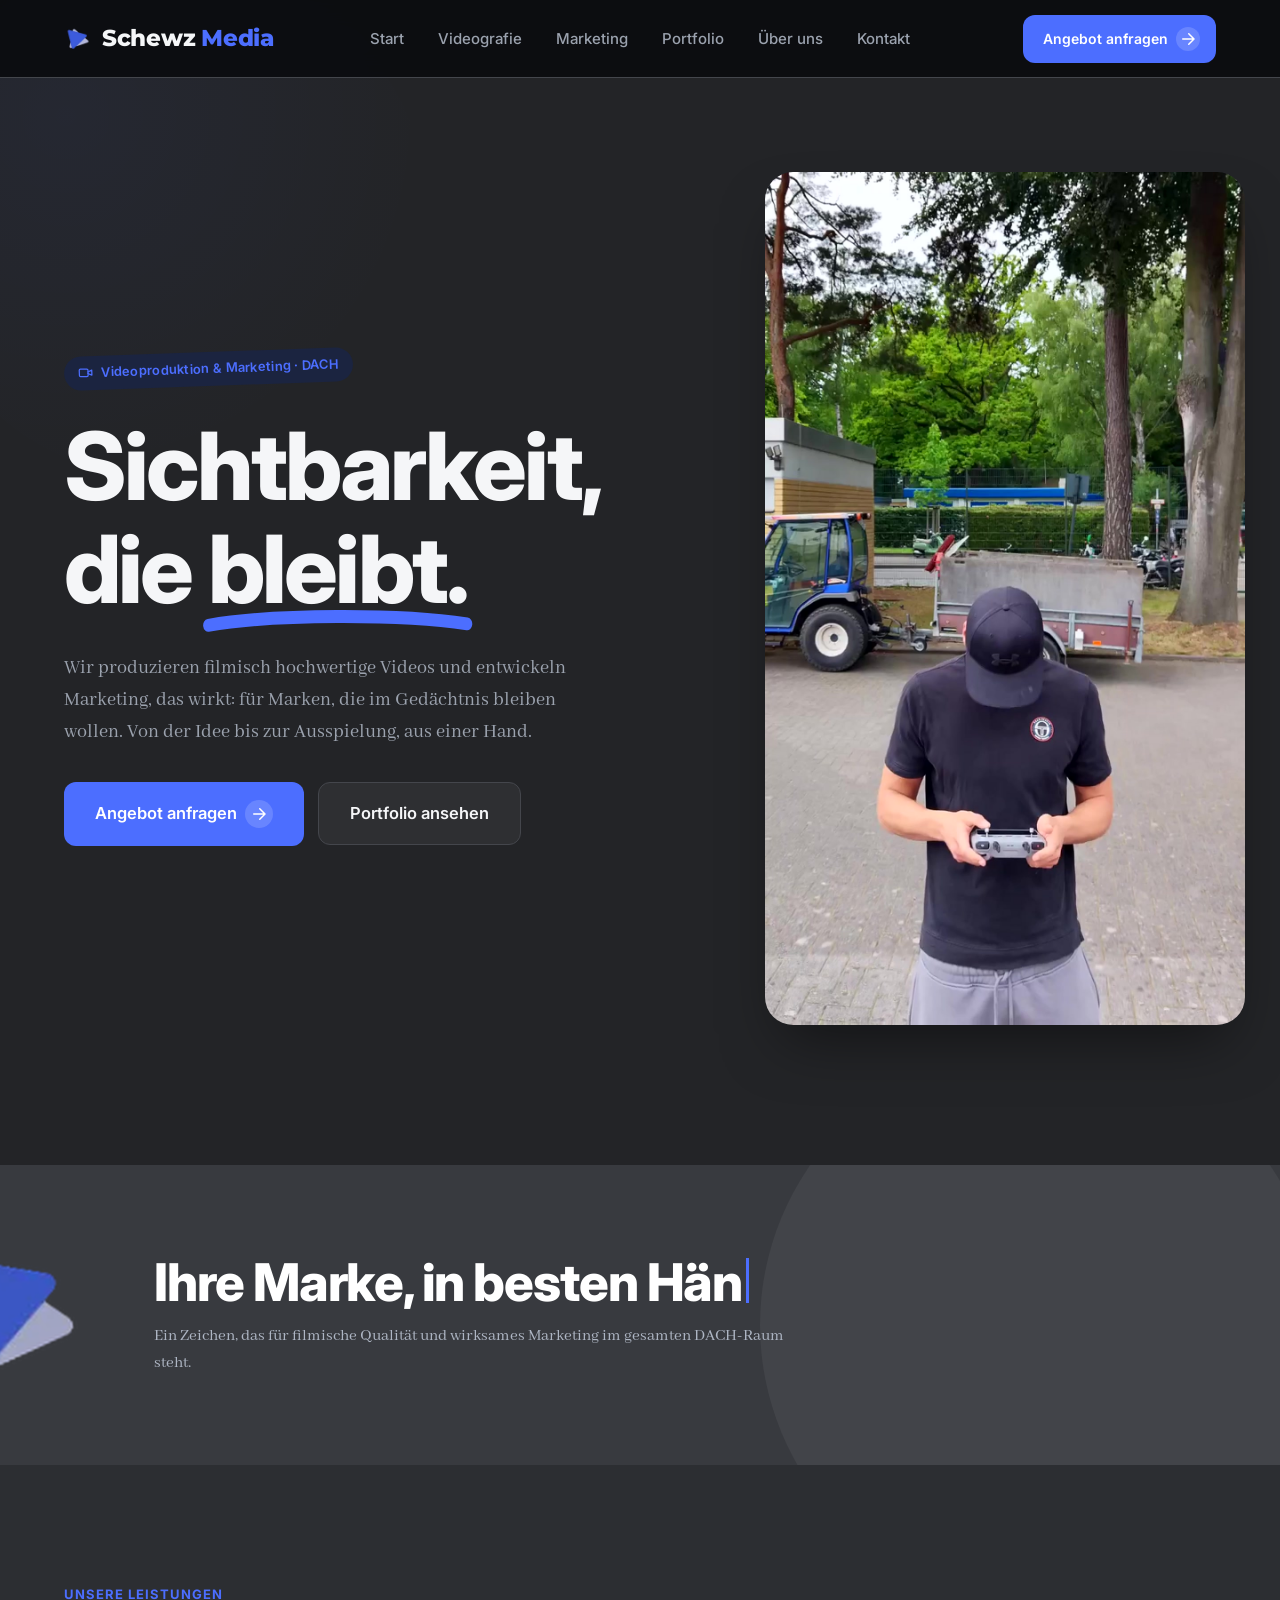
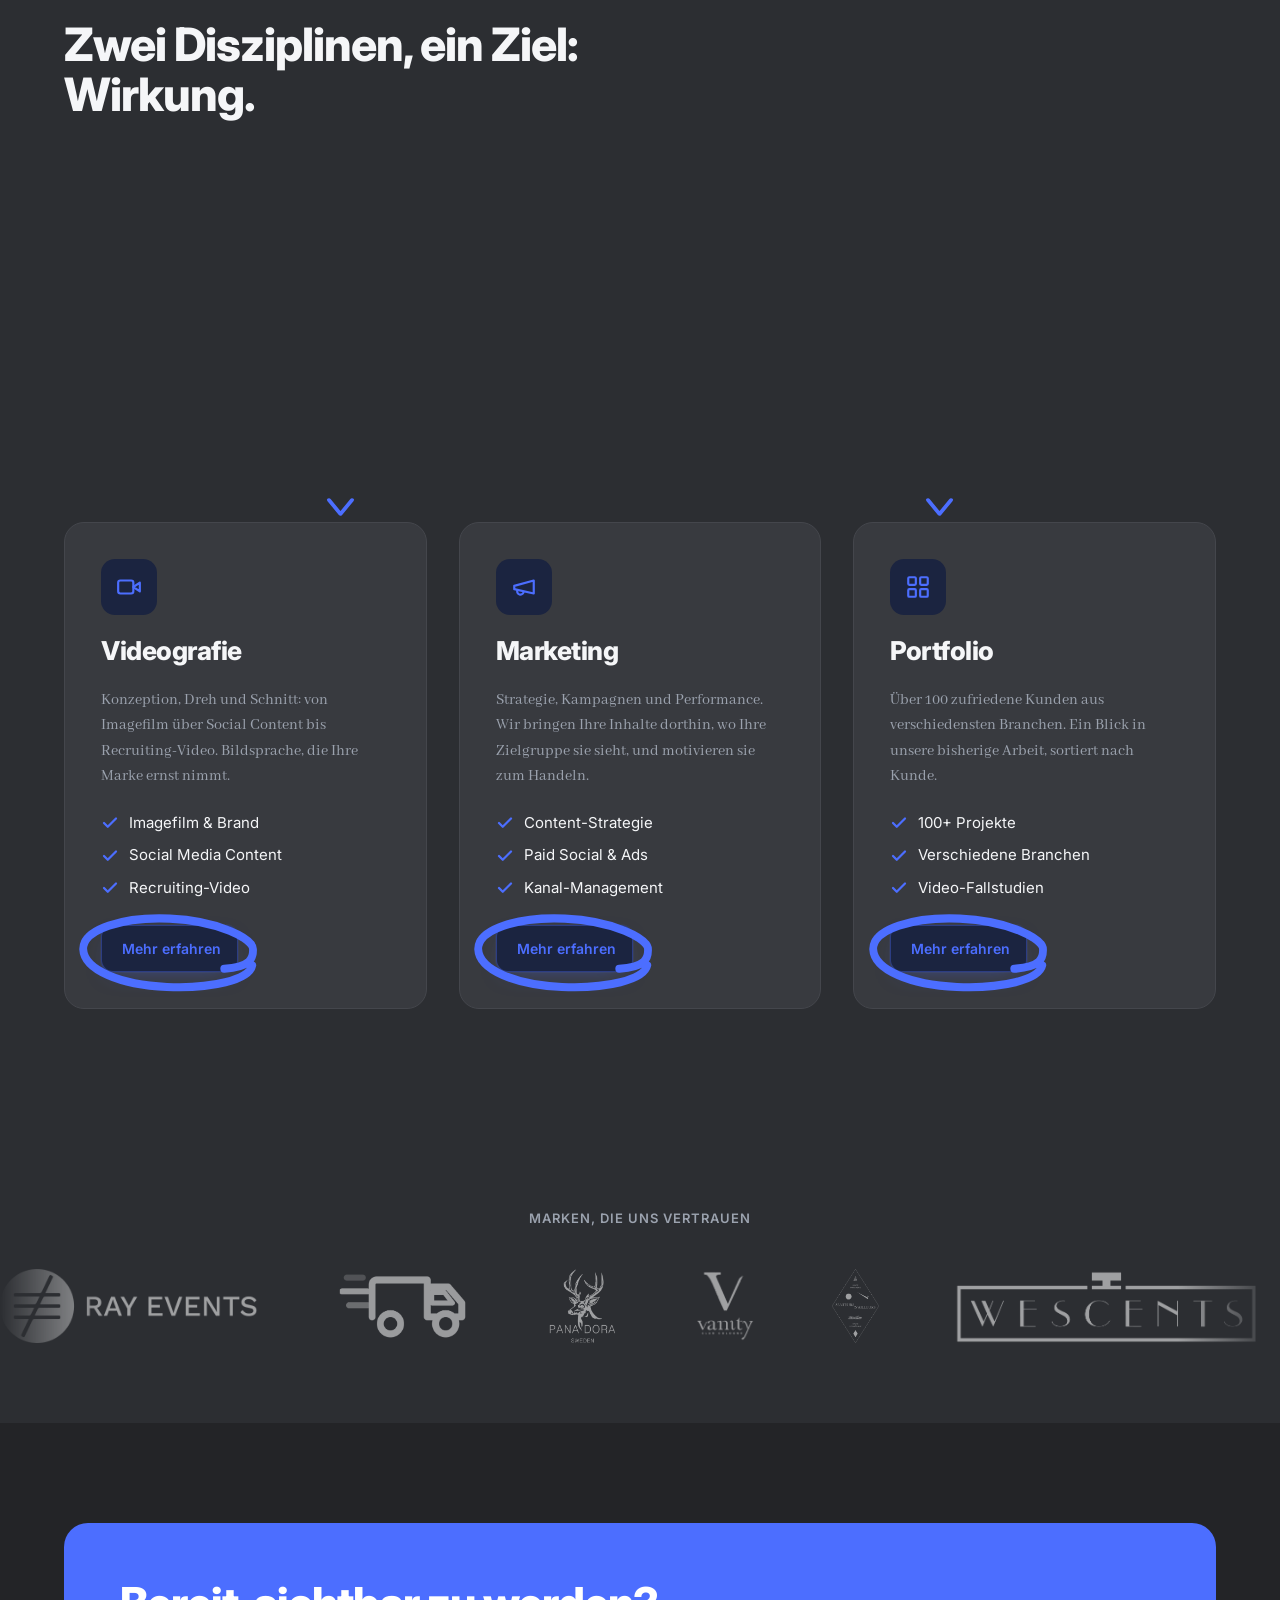
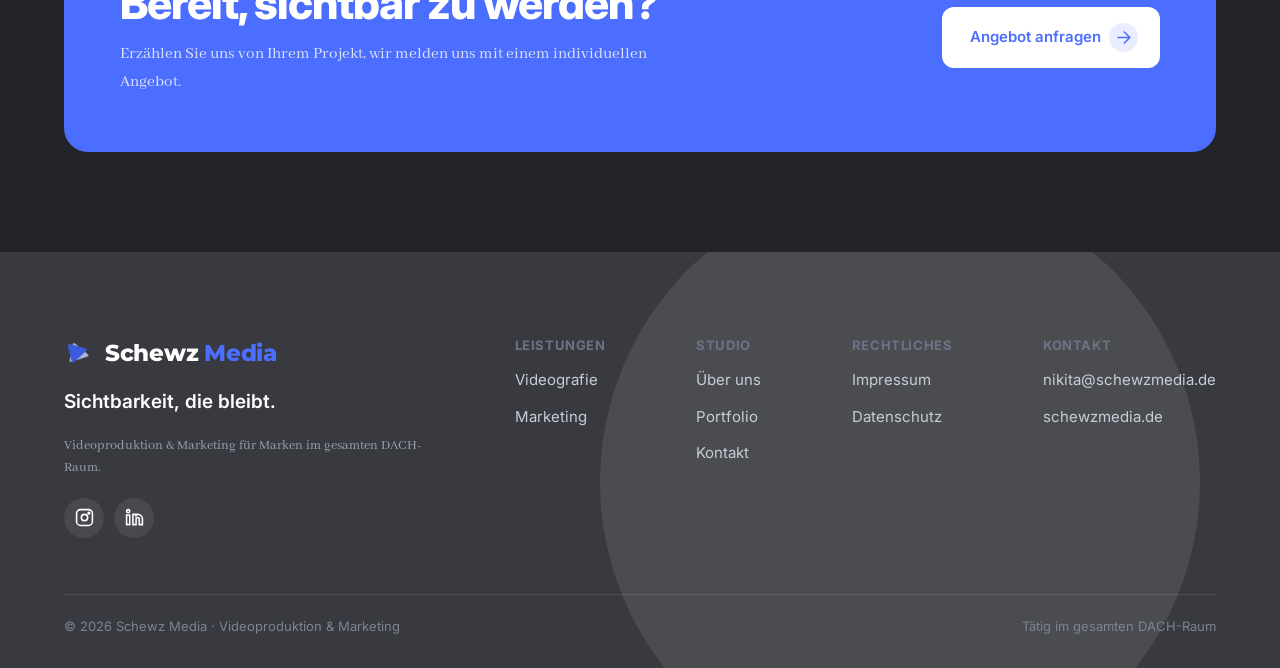
==== index.html @ 4d74ff2d "Nav-Menue aus dem fixed Header herausgeloest (behebt iOS-Safari-Bug bei verschachtelten fixed-Elemen" ====
<!DOCTYPE html>
<html lang="de">
<head>
<meta charset="UTF-8">
<meta name="viewport" content="width=device-width, initial-scale=1.0">
<title>Schewz Media — Sichtbarkeit, die bleibt.</title>
<meta name="description" content="Videoproduktion & Marketing für Marken im gesamten DACH-Raum.">
<link rel="preconnect" href="https://fonts.googleapis.com">
<link rel="preconnect" href="https://fonts.gstatic.com" crossorigin>
<link href="https://fonts.googleapis.com/css2?family=Inter:wght@400;500;600;700;800&family=Abhaya+Libre:wght@400;500;600;700&family=Montserrat:wght@700;800;900&display=swap" rel="stylesheet">
<meta property="og:type" content="website">
<meta property="og:site_name" content="Schewz Media">
<meta property="og:title" content="Schewz Media — Sichtbarkeit, die bleibt.">
<meta property="og:description" content="Videoproduktion & Marketing für Marken im gesamten DACH-Raum.">
<meta property="og:url" content="https://schewzmedia.de/">
<meta property="og:image" content="https://schewzmedia.de/assets/img/og-image.jpg">
<meta property="og:locale" content="de_DE">
<meta name="twitter:card" content="summary_large_image">
<meta name="twitter:title" content="Schewz Media — Sichtbarkeit, die bleibt.">
<meta name="twitter:description" content="Videoproduktion & Marketing für Marken im gesamten DACH-Raum.">
<meta name="twitter:image" content="https://schewzmedia.de/assets/img/og-image.jpg">
<link rel="icon" href="favicon.ico" sizes="any">
<link rel="icon" type="image/png" sizes="32x32" href="assets/img/favicon-32x32.png">
<link rel="icon" type="image/png" sizes="16x16" href="assets/img/favicon-16x16.png">
<link rel="apple-touch-icon" href="assets/img/apple-touch-icon.png">
<link rel="stylesheet" href="css/style.css">
</head>
<body>

<!-- HEADER -->
<header class="header" id="header">
  <div class="header-inner">
    <a href="index.html" class="logo">
      <img src="assets/img/logo.png" alt="Schewz Media" class="logo-mark">
      <span class="logo-word"><span class="logo-schewz">Schewz</span> <span class="logo-media">Media</span></span>
    </a>
    <a href="kontakt.html" class="btn btn-primary btn-small">
      Angebot anfragen
      <svg width="18" height="18" viewBox="0 0 24 24" fill="none" stroke="currentColor" stroke-width="2" stroke-linecap="round" stroke-linejoin="round"><path d="M5 12h14M13 5l7 7-7 7"/></svg>
    </a>
    <button class="nav-burger" id="navBurger" aria-label="Menü öffnen">
      <span></span><span></span><span></span>
    </button>
  </div>
</header>
<nav class="nav-links">
  <a href="index.html" class="active">Start</a>
  <a href="videografie.html">Videografie</a>
  <a href="marketing.html">Marketing</a>
  <a href="portfolio.html">Portfolio</a>
  <a href="ueber-uns.html">Über uns</a>
  <a href="kontakt.html">Kontakt</a>
</nav>

<div id="top"></div>

<!-- HERO -->
<section class="hero">
  <div class="hero-watermark" aria-hidden="true"></div>
  <div class="hero-inner">
    <div class="hero-left reveal">
      <div class="eyebrow">
        <svg width="15" height="15" viewBox="0 0 24 24" fill="none" stroke="currentColor" stroke-width="2" stroke-linecap="round" stroke-linejoin="round"><path d="M15.6 10.8 22 8v8l-6.4-2.8"/><rect x="2" y="6" width="14" height="12" rx="2"/></svg>
        <span>Videoproduktion &amp; Marketing · DACH</span>
      </div>
      <h1 class="hero-headline">Sichtbarkeit, die <span class="underline-wrap">bleibt.<svg class="underline-svg" viewBox="0 0 230 14" preserveAspectRatio="none"><path d="M2 10 C 60 2, 170 2, 228 9" /></svg></span></h1>
      <p class="hero-intro">Wir produzieren filmisch hochwertige Videos und entwickeln Marketing, das wirkt: für Marken, die im Gedächtnis bleiben wollen. Von der Idee bis zur Ausspielung, aus einer Hand.</p>
      <div class="hero-buttons">
        <a href="kontakt.html" class="btn btn-primary">
          Angebot anfragen
          <svg width="18" height="18" viewBox="0 0 24 24" fill="none" stroke="currentColor" stroke-width="2" stroke-linecap="round" stroke-linejoin="round"><path d="M5 12h14M13 5l7 7-7 7"/></svg>
        </a>
        <a href="portfolio.html" class="btn btn-ghost">Portfolio ansehen</a>
      </div>
    </div>
    <div class="hero-right reveal" style="transition-delay:.15s">
      <video class="hero-video" autoplay muted loop playsinline poster="assets/video/hero-poster.jpg">
        <source src="assets/video/hero.mp4" type="video/mp4">
      </video>
    </div>
  </div>
</section>

<!-- BRAND BAND -->
<section class="brand-band">
  <div class="brand-band-shape" aria-hidden="true"></div>
  <img src="assets/img/logo.png" alt="" class="brand-band-mark" aria-hidden="true">
  <div class="brand-band-inner reveal">
    <h2 class="typing-headline">Ihre Marke, in besten Händen.</h2>
    <p>Ein Zeichen, das für filmische Qualität und wirksames Marketing im gesamten DACH-Raum steht.</p>
  </div>
</section>

<!-- SERVICES TEASER -->
<section class="services" id="services">
  <div class="section-head reveal">
    <span class="kicker">UNSERE LEISTUNGEN</span>
    <h2>Zwei Disziplinen, ein Ziel: Wirkung.</h2>
  </div>
  <div class="path-connector reveal" aria-hidden="true">
    <svg viewBox="0 0 1000 360" preserveAspectRatio="none" class="path-connector-svg">
      <path class="path-trunk" d="M500 0 L500 154"/>
      <path class="path-branch path-branch-left" d="M500 154 Q500 172 482 172 L258 172 Q240 172 240 190 L240 344"/>
      <path class="path-branch path-branch-right" d="M500 154 Q500 172 518 172 L742 172 Q760 172 760 190 L760 344"/>
      <path class="path-arrow path-arrow-left" d="M230 332 L240 346 L250 332"/>
      <path class="path-arrow path-arrow-right" d="M750 332 L760 346 L770 332"/>
    </svg>
  </div>
  <div class="services-grid">
    <a href="videografie.html" class="service-card reveal" id="videografie">
      <div class="icon-box">
        <svg width="26" height="26" viewBox="0 0 24 24" fill="none" stroke="currentColor" stroke-width="2" stroke-linecap="round" stroke-linejoin="round"><path d="m22 8-6 4 6 4V8Z"/><rect x="2" y="6" width="14" height="12" rx="2"/></svg>
      </div>
      <h3>Videografie</h3>
      <p>Konzeption, Dreh und Schnitt: von Imagefilm über Social Content bis Recruiting-Video. Bildsprache, die Ihre Marke ernst nimmt.</p>
      <ul class="check-list">
        <li>Imagefilm &amp; Brand</li>
        <li>Social Media Content</li>
        <li>Recruiting-Video</li>
      </ul>
      <span class="btn btn-ghost btn-small">Mehr erfahren<svg class="mehr-ring" viewBox="0 0 200 80" preserveAspectRatio="none" aria-hidden="true"><path d="M197,50 C194,66 152,78 100,78 C46,78 4,63 2,40 C1,18 46,2 100,2 C155,2 197,20 197,32 C198,42 195,52 165,55"/></svg></span>
    </a>
    <a href="marketing.html" class="service-card reveal" style="transition-delay:.1s" id="marketing">
      <div class="icon-box">
        <svg width="26" height="26" viewBox="0 0 24 24" fill="none" stroke="currentColor" stroke-width="2" stroke-linecap="round" stroke-linejoin="round"><path d="m3 11 18-5v12L3 14v-3z"/><path d="M11.6 16.8a3 3 0 1 1-5.8-1.6"/></svg>
      </div>
      <h3>Marketing</h3>
      <p>Strategie, Kampagnen und Performance. Wir bringen Ihre Inhalte dorthin, wo Ihre Zielgruppe sie sieht, und motivieren sie zum Handeln.</p>
      <ul class="check-list">
        <li>Content-Strategie</li>
        <li>Paid Social &amp; Ads</li>
        <li>Kanal-Management</li>
      </ul>
      <span class="btn btn-ghost btn-small">Mehr erfahren<svg class="mehr-ring" viewBox="0 0 200 80" preserveAspectRatio="none" aria-hidden="true"><path d="M197,50 C194,66 152,78 100,78 C46,78 4,63 2,40 C1,18 46,2 100,2 C155,2 197,20 197,32 C198,42 195,52 165,55"/></svg></span>
    </a>
    <a href="portfolio.html" class="service-card service-card-mobile-only reveal" style="transition-delay:.2s" id="portfolio-mobile">
      <div class="icon-box">
        <svg width="26" height="26" viewBox="0 0 24 24" fill="none" stroke="currentColor" stroke-width="2" stroke-linecap="round" stroke-linejoin="round"><rect x="3" y="3" width="7" height="7" rx="1"/><rect x="14" y="3" width="7" height="7" rx="1"/><rect x="14" y="14" width="7" height="7" rx="1"/><rect x="3" y="14" width="7" height="7" rx="1"/></svg>
      </div>
      <h3>Portfolio</h3>
      <p>Über 100 zufriedene Kunden aus verschiedensten Branchen. Ein Blick in unsere bisherige Arbeit, sortiert nach Kunde.</p>
      <ul class="check-list">
        <li>100+ Projekte</li>
        <li>Verschiedene Branchen</li>
        <li>Video-Fallstudien</li>
      </ul>
      <span class="btn btn-ghost btn-small">Mehr erfahren<svg class="mehr-ring" viewBox="0 0 200 80" preserveAspectRatio="none" aria-hidden="true"><path d="M197,50 C194,66 152,78 100,78 C46,78 4,63 2,40 C1,18 46,2 100,2 C155,2 197,20 197,32 C198,42 195,52 165,55"/></svg></span>
    </a>
  </div>
</section>

<!-- CLIENT TRUST STRIP (marquee) -->
<section class="client-strip reveal">
  <span class="client-label">MARKEN, DIE UNS VERTRAUEN</span>
  <div class="client-marquee">
    <div class="client-track">
      <img src="assets/logos/Ray-Events.png" alt="Ray Events">
      <img src="assets/logos/Tracklog.png" alt="Tracklog">
      <img src="assets/logos/Panadora-Sweden-white.png" alt="Panadora Sweden">
      <img src="assets/logos/Vanity-Club-Cologne-v2.png" alt="Vanity Club Cologne">
      <img src="assets/logos/Senteurs-Dailleurs-white.png" alt="Senteurs D'Ailleurs">
      <img src="assets/logos/Wescents-white.png" alt="Wescents">
      <img src="assets/logos/EGA-Leichtmetall-full-white.png" alt="EGA Leichtmetall">
      <img src="assets/logos/Zahnaerzte-Elsdorf.png" alt="Zahnärzte Elsdorf">
      <img src="assets/logos/Qing-Tian-white.png" alt="Qing Tian">
      <img src="assets/logos/Angelgym-white.png" alt="Angelgym">
      <img src="assets/logos/Wilma-Wunder-white.png" alt="Wilma Wunder">
      <img src="assets/logos/Ray-Events.png" alt="Ray Events" aria-hidden="true">
      <img src="assets/logos/Tracklog.png" alt="Tracklog" aria-hidden="true">
      <img src="assets/logos/Panadora-Sweden-white.png" alt="Panadora Sweden" aria-hidden="true">
      <img src="assets/logos/Vanity-Club-Cologne-v2.png" alt="Vanity Club Cologne" aria-hidden="true">
      <img src="assets/logos/Senteurs-Dailleurs-white.png" alt="Senteurs D'Ailleurs" aria-hidden="true">
      <img src="assets/logos/Wescents-white.png" alt="Wescents" aria-hidden="true">
      <img src="assets/logos/EGA-Leichtmetall-full-white.png" alt="EGA Leichtmetall" aria-hidden="true">
      <img src="assets/logos/Zahnaerzte-Elsdorf.png" alt="Zahnärzte Elsdorf" aria-hidden="true">
      <img src="assets/logos/Qing-Tian-white.png" alt="Qing Tian" aria-hidden="true">
      <img src="assets/logos/Angelgym-white.png" alt="Angelgym" aria-hidden="true">
      <img src="assets/logos/Wilma-Wunder-white.png" alt="Wilma Wunder" aria-hidden="true">
    </div>
  </div>
</section>

<!-- CTA BAND -->
<section class="cta-band">
  <div class="cta-inner reveal">
    <div class="cta-text">
      <h2>Bereit, sichtbar zu werden?</h2>
      <p>Erzählen Sie uns von Ihrem Projekt, wir melden uns mit einem individuellen Angebot.</p>
    </div>
    <a href="kontakt.html" class="btn btn-white">
      Angebot anfragen
      <svg width="19" height="19" viewBox="0 0 24 24" fill="none" stroke="currentColor" stroke-width="2" stroke-linecap="round" stroke-linejoin="round"><path d="M5 12h14M13 5l7 7-7 7"/></svg>
    </a>
  </div>
</section>

<!-- FOOTER -->
<footer class="footer">
  <div class="footer-watermark" aria-hidden="true"></div>
  <div class="footer-top">
    <div class="footer-brand">
      <div class="footer-logo">
        <img src="assets/img/logo.png" alt="Schewz Media" class="logo-mark">
        <span class="logo-word"><span class="logo-schewz" style="color:#fff">Schewz</span> <span class="logo-media">Media</span></span>
      </div>
      <p class="footer-slogan">Sichtbarkeit, die bleibt.</p>
      <p class="footer-desc">Videoproduktion &amp; Marketing für Marken im gesamten DACH-Raum.</p>
      <div class="socials">
        <a href="#" aria-label="Instagram"><svg width="19" height="19" viewBox="0 0 24 24" fill="none" stroke="currentColor" stroke-width="2"><rect x="2" y="2" width="20" height="20" rx="5"/><circle cx="12" cy="12" r="4"/><circle cx="17.5" cy="6.5" r="1"/></svg></a>
        <a href="#" aria-label="LinkedIn"><svg width="19" height="19" viewBox="0 0 24 24" fill="none" stroke="currentColor" stroke-width="2"><path d="M16 8a6 6 0 0 1 6 6v7h-4v-7a2 2 0 0 0-4 0v7h-4V8h4v1.5A5 5 0 0 1 16 8Z"/><rect x="2" y="9" width="4" height="12"/><circle cx="4" cy="4" r="2"/></svg></a>
      </div>
    </div>
    <div class="footer-col">
      <span class="footer-title">LEISTUNGEN</span>
      <a href="videografie.html">Videografie</a>
      <a href="marketing.html">Marketing</a>
    </div>
    <div class="footer-col">
      <span class="footer-title">STUDIO</span>
      <a href="ueber-uns.html">Über uns</a>
      <a href="portfolio.html">Portfolio</a>
      <a href="kontakt.html">Kontakt</a>
    </div>
    <div class="footer-col">
      <span class="footer-title">RECHTLICHES</span>
      <a href="impressum.html">Impressum</a>
      <a href="datenschutz.html">Datenschutz</a>
    </div>
    <div class="footer-col">
      <span class="footer-title">KONTAKT</span>
      <a href="mailto:nikita@schewzmedia.de">nikita@schewzmedia.de</a>
      <a href="#">schewzmedia.de</a>
    </div>
  </div>
  <div class="footer-bottom">
    <span>© 2026 Schewz Media · Videoproduktion &amp; Marketing</span>
    <span>Tätig im gesamten DACH-Raum</span>
  </div>
</footer>

<script src="js/main.js"></script>
</body>
</html>
---- css/style.css ----
/* ===== Design tokens ===== */
:root{
  --bg:#232427;
  --surface:#2C2E32;
  --surface-2:#383A3F;
  --ink:#F5F6F8;
  --ink-soft:#9BA2AE;
  --accent:#4C6EFF;
  --accent-hover:#6B85FF;
  --accent-soft:#1B2440;
  --border:#44464C;
  --radius:16px;
  --ease-out:cubic-bezier(.16,1,.3,1);
  --ease-spring:cubic-bezier(.34,1.56,.64,1);
  --font-head:'Inter',sans-serif;
  --font-body:'Inter',sans-serif;
  --font-serif:'Abhaya Libre',serif;
  --font-logo:'Montserrat',sans-serif;
  --container:1440px;
}

*{box-sizing:border-box;margin:0;padding:0;}
html{scroll-behavior:smooth;}
body{
  background:var(--bg);
  color:var(--ink);
  font-family:var(--font-body);
  line-height:1.5;
  overflow-x:hidden;
}
a{color:inherit;text-decoration:none;}
img{display:block;max-width:100%;}
ul{list-style:none;}
h1,h2,h3,h4{font-family:var(--font-head);font-weight:800;letter-spacing:-1px;line-height:1.1;}
p{font-family:var(--font-serif);}
section{position:relative;}

/* Scroll reveal */
.reveal{opacity:0;transform:translateY(28px) scale(.97);transition:opacity .8s var(--ease-out),transform .8s var(--ease-out);}
.reveal.visible{opacity:1;transform:translateY(0) scale(1);}
@media (prefers-reduced-motion:reduce){.reveal{opacity:1;transform:none;transition:none;}}

/* ===== Buttons ===== */
.btn{
  display:inline-flex;align-items:center;gap:8px;
  font-family:var(--font-head);font-weight:600;font-size:15px;
  padding:16px 22px 16px 28px;border-radius:12px;
  cursor:pointer;border:none;
  transition:transform .45s var(--ease-spring),background .3s,box-shadow .3s;
  white-space:nowrap;
}
.btn svg{
  flex:none;box-sizing:content-box;padding:5px;border-radius:50%;
  background:rgba(255,255,255,.16);
  transition:transform .4s var(--ease-spring),background .3s;
}
.btn:hover svg{transform:translateX(2px) scale(1.08);background:rgba(255,255,255,.26);}
.btn:active{transform:scale(.97);}
.btn-small svg{padding:3px;}
.btn-primary{background:var(--accent);color:#fff;box-shadow:0 0 0 rgba(76,110,255,0);}
.btn-primary:hover{background:var(--accent-hover);box-shadow:0 10px 30px -8px rgba(76,110,255,.55);transform:translateY(-2px);}
.btn-ghost{background:#FFFFFF0D;color:var(--ink);border:1px solid var(--border);}
.btn-ghost:hover{background:#FFFFFF1A;border-color:#5b5f68;transform:translateY(-2px);}
.btn-white{background:#fff;color:var(--accent);}
.btn-white:hover{background:#eef1ff;transform:translateY(-2px);box-shadow:0 10px 30px -8px rgba(0,0,0,.25);}
.btn-white svg{background:rgba(76,110,255,.12);}
.btn-white:hover svg{background:rgba(76,110,255,.2);}
.btn-small{padding:12px 16px 12px 20px;font-size:14px;}

/* ===== Header ===== */
.header{
  position:fixed;top:0;left:0;right:0;z-index:100;
  height:78px;
  background:rgba(11,12,15,.9);
  border-bottom:1px solid var(--border);
  -webkit-backdrop-filter:blur(12px);
  backdrop-filter:blur(12px);
  transition:box-shadow .3s,background .3s;
}
.header.scrolled{box-shadow:0 10px 30px -12px rgba(0,0,0,.5);background:rgba(11,12,15,.97);}
.header-inner{
  max-width:var(--container);margin:0 auto;height:100%;
  padding:0 64px;
  display:flex;align-items:center;justify-content:space-between;gap:24px;
}
.logo{display:flex;align-items:center;gap:10px;}
.logo-mark{width:28px;height:28px;object-fit:contain;}
.logo-word{display:flex;align-items:center;gap:6px;font-family:var(--font-logo);font-size:23px;font-weight:800;letter-spacing:-.3px;}
.logo-schewz{color:var(--ink);}
.logo-media{color:var(--accent);}
.nav-links{
  position:fixed;top:0;left:0;right:0;height:78px;z-index:101;
  display:flex;align-items:center;justify-content:center;gap:34px;
  pointer-events:none;
}
.nav-links a{pointer-events:auto;}
.nav-links a{font-size:15px;font-weight:500;color:var(--ink-soft);position:relative;transition:color .25s;padding:6px 0;}
.nav-links a::after{content:"";position:absolute;left:0;bottom:0;width:0;height:2px;background:var(--accent);transition:width .3s cubic-bezier(.16,1,.3,1);}
.nav-links a:hover{color:var(--ink);}
.nav-links a:hover::after{width:100%;}
.nav-links a.active{color:var(--accent);font-weight:600;}
.nav-links a.active::after{width:100%;}
.nav-burger{display:none;flex-direction:column;gap:5px;background:none;border:none;cursor:pointer;padding:8px;}
.nav-burger span{width:22px;height:2px;background:var(--ink);border-radius:2px;}

/* ===== Hero ===== */
.hero{padding:172px 64px 140px;max-width:var(--container);margin:0 auto;position:relative;overflow:hidden;}
.hero-watermark{
  position:absolute;top:-40px;left:-90px;width:520px;height:520px;
  background:radial-gradient(circle at 30% 30%, var(--accent), transparent 70%);
  opacity:.05;border-radius:50%;pointer-events:none;
}
.hero-inner{display:flex;gap:166px;align-items:center;justify-content:flex-start;position:relative;}
.hero-left{flex:0 0 500px;display:flex;flex-direction:column;gap:30px;}
.eyebrow{
  display:inline-flex;align-items:center;gap:8px;
  background:var(--accent-soft);color:var(--accent);
  padding:7px 14px;border-radius:20px;
  font-family:var(--font-head);font-size:13px;font-weight:600;letter-spacing:.3px;
  transform:rotate(-2deg);width:fit-content;
}
.hero-headline{font-size:94px;letter-spacing:-2.8px;color:var(--ink);position:relative;}
.underline-wrap{position:relative;display:inline-block;color:var(--ink);white-space:nowrap;}
.underline-svg{position:absolute;left:-2px;right:-2px;bottom:-9px;width:calc(100% + 4px);height:20px;overflow:visible;}
.underline-svg path{fill:none;stroke:var(--accent);stroke-width:9;stroke-linecap:round;stroke-dasharray:260;stroke-dashoffset:260;transition:stroke-dashoffset 1.1s cubic-bezier(.16,1,.3,1) .5s;}
.reveal.visible .underline-svg path{stroke-dashoffset:0;}
.hero-intro{color:var(--ink-soft);font-size:20px;line-height:1.6;}
.hero-buttons{display:flex;align-items:center;gap:14px;margin-top:4px;}
.hero-buttons .btn{font-size:16.5px;padding:18px 31px;}
.hero-right{
  flex:none;width:480px;aspect-ratio:9/16;height:auto;
  border-radius:28px;overflow:hidden;position:relative;
  box-shadow:0 30px 60px -20px rgba(0,0,0,.5);
}
.hero-video{width:100%;height:100%;object-fit:cover;display:block;}

/* ===== Brand band ===== */
.brand-band{
  background:var(--surface-2);height:300px;overflow:hidden;
  display:flex;align-items:center;
}
.brand-band-shape{
  position:absolute;top:-120px;right:-40px;width:560px;height:560px;
  border-radius:50%;background:#fff;opacity:.05;
}
.brand-band-mark{
  position:absolute;left:calc((100vw - var(--container))/2 - 40px);top:50%;
  transform:translateY(-50%) rotate(-6deg);width:220px;height:auto;
  opacity:.85;pointer-events:none;
}
.typing-headline::after{content:"";display:inline-block;width:3px;height:.85em;margin-left:4px;background:var(--accent);vertical-align:-2px;animation:typing-blink .9s steps(1) infinite;}
.typing-headline.typing-done::after{display:none;}
@keyframes typing-blink{50%{opacity:0;}}
.brand-band-inner{max-width:720px;margin-left:calc((100vw - var(--container))/2 + 210px);padding:0 24px;position:relative;}
.brand-band-inner h2{font-size:52px;letter-spacing:-1.2px;color:#fff;margin-bottom:12px;}
.brand-band-inner p{font-size:17px;color:#AEB6C4;max-width:640px;line-height:1.6;}

/* ===== Services ===== */
.services{background:var(--surface);padding:120px 64px;max-width:var(--container);margin:0 auto;}
.section-head{max-width:640px;margin-bottom:48px;}
.kicker{display:block;color:var(--accent);font-family:var(--font-head);font-size:13px;font-weight:700;letter-spacing:1px;margin-bottom:14px;}
.section-head h2, .portfolio-head h2{font-size:46px;letter-spacing:-1px;color:var(--ink);}
.path-connector{width:100%;height:360px;margin-bottom:-6px;pointer-events:none;}
.path-connector-svg{width:100%;height:100%;display:block;overflow:visible;}
.path-connector-svg path{fill:none;stroke:var(--accent);stroke-width:3.5;stroke-linecap:round;stroke-linejoin:round;}
.path-trunk,.path-branch{transition:stroke-dashoffset .15s linear;}
.path-arrow{opacity:0;transition:opacity .3s var(--ease-out);}
.path-arrow.arrow-visible{opacity:1;}
@media (prefers-reduced-motion:reduce){.path-trunk,.path-branch{stroke-dashoffset:0 !important;transition:none;}.path-arrow{opacity:1;transition:none;}}
@media (max-width:860px){.path-connector{display:none;}}
.services-grid{display:flex;gap:32px;}
.service-card-mobile-only{display:none;}
@media (max-width:860px){.service-card-mobile-only{display:flex;}}
.service-card{
  flex:1;background:var(--surface-2);border:1px solid var(--border);border-radius:20px;
  padding:36px;display:flex;flex-direction:column;gap:22px;
  transition:transform .5s var(--ease-spring),border-color .4s,box-shadow .4s;
}
.service-card:hover{transform:translateY(-6px);border-color:#5b5f68;box-shadow:0 20px 40px -20px rgba(0,0,0,.5);}
.icon-box{
  width:56px;height:56px;border-radius:14px;background:var(--accent-soft);
  display:flex;align-items:center;justify-content:center;color:var(--accent);
  transition:transform .5s var(--ease-spring);
}
.service-card:hover .icon-box{transform:scale(1.08) rotate(-4deg);}
.service-card h3{font-size:26px;letter-spacing:-.5px;}
.service-card p{color:var(--ink-soft);font-size:16px;line-height:1.6;}
.check-list{display:flex;flex-direction:column;gap:10px;}
.check-list li{display:flex;align-items:center;gap:10px;font-size:15px;color:var(--ink);}
.check-list li::before{
  content:"";flex:0 0 18px;height:18px;width:18px;background:var(--accent);
  -webkit-mask:url("data:image/svg+xml,%3Csvg xmlns='http://www.w3.org/2000/svg' viewBox='0 0 24 24' fill='none' stroke='black' stroke-width='3' stroke-linecap='round' stroke-linejoin='round'%3E%3Cpolyline points='20 6 9 17 4 12'/%3E%3C/svg%3E") center/contain no-repeat;
  mask:url("data:image/svg+xml,%3Csvg xmlns='http://www.w3.org/2000/svg' viewBox='0 0 24 24' fill='none' stroke='black' stroke-width='3' stroke-linecap='round' stroke-linejoin='round'%3E%3Cpolyline points='20 6 9 17 4 12'/%3E%3C/svg%3E") center/contain no-repeat;
}
.service-card .btn{align-self:flex-start;margin-top:4px;}
.service-card .btn-ghost{
  position:relative;background:var(--accent-soft);color:var(--accent);border:1px solid rgba(76,110,255,.35);
  box-shadow:0 0 0 1px rgba(76,110,255,.08),0 8px 24px -12px rgba(76,110,255,.5);
}
.service-card .btn-ghost:hover{background:var(--accent);color:#fff;border-color:var(--accent);}
.service-card .btn-ghost{animation:btn-hop 2.6s ease-in-out infinite;}
.service-card .btn-ghost .mehr-ring{position:absolute;top:-13px;left:-18.7px;width:calc(100% + 39px);height:calc(100% + 27px);overflow:visible;pointer-events:none;transform:rotate(2.5deg);transform-origin:0 0;display:block;padding:0;margin:0;background:none;border-radius:0;box-sizing:border-box;flex:none;}
.mehr-ring path{fill:none;stroke:var(--accent);stroke-width:9;stroke-linecap:round;stroke-dasharray:520;stroke-dashoffset:520;transition:stroke-dashoffset 1.3s cubic-bezier(.16,1,.3,1) .6s;}
.reveal.visible .mehr-ring path{stroke-dashoffset:0;}
@keyframes btn-hop{0%,35%,100%{transform:translateY(0);}17%{transform:translateY(-6px);}}
@media (prefers-reduced-motion:reduce){.service-card .btn-ghost{animation:none;}.mehr-ring path{stroke-dashoffset:0;transition:none;}}

/* ===== Portfolio ===== */
.portfolio{padding:120px 64px;max-width:var(--container);margin:0 auto;}
.portfolio-head{display:flex;justify-content:space-between;align-items:flex-end;gap:24px;margin-bottom:44px;flex-wrap:wrap;}
.portfolio-grid{display:grid;grid-template-columns:repeat(3,1fr);gap:36px;}
.portfolio-card.offset{margin-top:48px;}
.portfolio-video-wrap{
  border-radius:20px;overflow:hidden;aspect-ratio:9/16;background:var(--surface-2);
  position:relative;box-shadow:0 20px 45px -20px rgba(0,0,0,.55);
  clip-path:inset(0 0 100% 0 round 20px);
  transition:clip-path 1s cubic-bezier(.65,0,.35,1) .15s;
}
.portfolio-card.visible .portfolio-video-wrap{clip-path:inset(0 0 0% 0 round 20px);}
.portfolio-video{width:100%;height:100%;object-fit:cover;transition:transform .6s cubic-bezier(.16,1,.3,1);}
.portfolio-card:hover .portfolio-video{transform:scale(1.05);}
.case-grid .portfolio-card.reveal{
  opacity:0;transform:perspective(1000px) rotateX(-10deg) translateY(-64px) scale(.93);
  transform-origin:center top;
  transition:opacity .8s cubic-bezier(.16,1,.3,1),transform .9s cubic-bezier(.16,1,.3,1);
}
.case-grid .portfolio-card.reveal.visible{opacity:1;transform:none;}
.portfolio-meta{padding-top:14px;display:flex;flex-direction:column;gap:3px;}
.portfolio-meta h4{font-size:18px;font-weight:700;color:var(--ink);}
.portfolio-meta span{font-size:14px;color:var(--ink-soft);}

/* ===== Client strip (marquee) ===== */
.client-strip{
  background:var(--surface);padding:80px 0;
  display:flex;flex-direction:column;align-items:center;gap:40px;
}
.client-label{color:var(--ink-soft);font-family:var(--font-head);font-size:13px;font-weight:600;letter-spacing:1px;padding:0 64px;text-align:center;}
.client-marquee{
  width:100%;overflow:hidden;position:relative;
  -webkit-mask-image:linear-gradient(90deg,transparent 0,#000 8%,#000 92%,transparent 100%);
  mask-image:linear-gradient(90deg,transparent 0,#000 8%,#000 92%,transparent 100%);
}
.client-track{
  display:flex;align-items:center;gap:76px;width:max-content;
  animation:client-marquee 34s linear infinite;
}
.client-marquee:hover .client-track{animation-play-state:paused;}
.client-track img{
  height:74px;width:auto;object-fit:contain;flex:none;
  filter:grayscale(1);opacity:.55;
  transition:opacity .35s,filter .35s,transform .35s;
}
.client-track img:hover{filter:grayscale(0);opacity:1;transform:translateY(-3px) scale(1.04);}
@keyframes client-marquee{
  from{transform:translateX(-50%);}
  to{transform:translateX(0);}
}
@media (max-width:860px){
  .client-strip{padding:56px 0;}
  .client-track{gap:44px;}
  .client-track img{height:48px;}
}

/* ===== CTA band ===== */
.cta-band{padding:100px 64px;max-width:var(--container);margin:0 auto;}
.cta-inner{
  background:var(--accent);border-radius:24px;padding:56px;
  display:flex;justify-content:space-between;align-items:center;gap:40px;flex-wrap:wrap;
  position:relative;overflow:hidden;
}
.cta-text h2{font-size:44px;color:#fff;letter-spacing:-1px;margin-bottom:14px;}
.cta-text p{color:#DCE2FB;font-size:17px;max-width:560px;line-height:1.6;}

/* ===== Footer ===== */
.footer{background:var(--surface-2);padding:84px 64px 32px;position:relative;overflow:hidden;}
.footer-watermark{position:absolute;top:-70px;right:80px;width:600px;height:600px;border-radius:50%;background:#fff;opacity:.09;}
.footer-top{max-width:var(--container);margin:0 auto 56px;display:flex;justify-content:space-between;gap:60px;flex-wrap:wrap;position:relative;}
.footer-brand{width:360px;display:flex;flex-direction:column;gap:18px;}
.footer-logo{display:flex;align-items:center;gap:13px;}
.footer-slogan{color:#fff;font-family:var(--font-head);font-size:19px;font-weight:600;}
.footer-desc{color:#9AA3B2;font-size:14px;line-height:1.6;}
.socials{display:flex;gap:10px;}
.socials a{
  width:40px;height:40px;border-radius:50%;background:#FFFFFF14;
  display:flex;align-items:center;justify-content:center;color:#fff;
  transition:background .3s,transform .4s var(--ease-spring);
}
.socials a:hover{background:var(--accent);transform:translateY(-3px);}
.footer-col{display:flex;flex-direction:column;gap:14px;}
.footer-title{color:#6B7486;font-family:var(--font-head);font-size:13px;font-weight:700;letter-spacing:.6px;}
.footer-col a{color:#C7CDD8;font-size:15px;transition:color .25s;}
.footer-col a:hover{color:#fff;}
.footer-bottom{
  max-width:var(--container);margin:0 auto;padding-top:22px;border-top:1px solid #FFFFFF1A;
  display:flex;justify-content:space-between;color:#7B8394;font-size:13px;flex-wrap:wrap;gap:8px;
  position:relative;
}

/* ===== Responsive ===== */
@media (max-width:1100px){
  .hero-inner{flex-direction:column;align-items:flex-start;gap:56px;}
  .hero-left{flex:none;width:100%;}
  .hero-right{width:100%;max-width:380px;margin:0 auto;}
  .brand-band-inner{margin-left:64px;}
  .portfolio-grid{grid-template-columns:1fr 1fr;}
  .portfolio-card.offset{margin-top:0;}
}
@media (max-width:860px){
  .header-inner{padding:0 24px;}
  .header{background:#0B0C0F;}
  .header.scrolled{background:#0B0C0F;}
  .header .btn-primary{display:none;}
  .nav-burger{display:flex;z-index:110;}
  .nav-links{
    position:fixed;top:78px;left:0;right:0;bottom:0;height:auto;z-index:105;
    background:#0B0C0F;flex-direction:column;justify-content:center;
    gap:28px;transform:translateX(100%);transition:transform .4s cubic-bezier(.16,1,.3,1);
    pointer-events:auto;
  }
  .nav-links.open{transform:translateX(0);}
  .nav-links a{font-size:20px;}
  .nav-burger.active span:nth-child(1){transform:translateY(7px) rotate(45deg);}
  .nav-burger.active span:nth-child(2){opacity:0;}
  .nav-burger.active span:nth-child(3){transform:translateY(-7px) rotate(-45deg);}
  .nav-burger span{transition:transform .3s,opacity .3s;}
  .hero{padding:120px 24px 80px;}
  .hero-inner{gap:40px;}
  .hero-headline{font-size:44px;}
  .hero-right{width:100%;max-width:420px;}
  .services,.portfolio,.client-strip,.cta-band,.footer{padding-left:24px;padding-right:24px;}
  .services-grid{flex-direction:column;}
  .portfolio-grid{grid-template-columns:1fr;gap:36px;}
  .cta-inner{padding:36px;}
  .cta-text h2{font-size:32px;}
  .brand-band{height:auto;padding:60px 24px;}
  .brand-band-inner{margin-left:0;}
  .hero-buttons{flex-direction:column;align-items:stretch;gap:12px;}
  .hero-buttons .btn{font-size:15px;padding:15px 24px;justify-content:center;width:100%;}
  .footer-brand{width:100%;}
  .footer-top{gap:36px;}
  .underline-svg{bottom:-6px;height:16px;}
  .underline-svg path{stroke-width:5;}
  .mehr-ring path{stroke-width:5;}
}
@media (max-width:480px){
  .hero{padding:110px 20px 60px;}
  .hero-headline{font-size:38px;}
  .hero-right{width:100%;max-width:400px;border-radius:22px;}
  .hero-intro{font-size:16px;}
  .eyebrow{font-size:12px;}
  .btn{padding:14px 22px;font-size:14px;}
  .hero-buttons .btn{font-size:14px;padding:14px 20px;}
  .section-head h2,.portfolio-head h2{font-size:32px;}
  .cta-text h2{font-size:26px;}
}

/* ================================================================
   SUB-PAGE HERO (Videografie / Marketing / Über uns)
   ================================================================ */
.sub-hero{padding:172px 64px 130px;max-width:var(--container);margin:0 auto;position:relative;overflow-x:hidden;}
.sub-hero-inner{display:flex;gap:66px;align-items:center;justify-content:flex-start;position:relative;}
.sub-hero-text{flex:0 0 700px;display:flex;flex-direction:column;gap:24px;}
.sub-hero-text.center{flex:none;width:100%;max-width:760px;margin:0 auto;align-items:center;text-align:center;}
.sub-hero h1{font-size:58px;letter-spacing:-1.5px;color:var(--ink);}
.sub-hero:has(.sub-hero-media) h1{font-size:64px;letter-spacing:-1.7px;}
.sub-hero p.lead{color:var(--ink-soft);font-size:18px;line-height:1.65;max-width:620px;}
.sub-hero:has(.sub-hero-media) p.lead{font-size:20px;}
.sub-hero-media{
  flex:none;width:480px;aspect-ratio:9/16;height:auto;
  border-radius:26px;overflow:hidden;position:relative;
  box-shadow:0 30px 60px -20px rgba(0,0,0,.5);
}
.sub-hero-media video{width:100%;height:100%;object-fit:cover;display:block;}
.sub-hero.no-media .sub-hero-text{flex:none;width:100%;max-width:820px;}
.sub-hero.no-media{padding-bottom:360px;}
@media (min-width:1101px){.sub-hero.no-media.portfolio-hero{padding-bottom:100px;}}

@media (max-width:1100px){
  .sub-hero-inner{flex-direction:column;align-items:flex-start;gap:48px;}
  .sub-hero-text{flex:none;width:100%;}
  .sub-hero-media{width:100%;max-width:320px;margin:0 auto;}
  .sub-hero.no-media{padding-bottom:240px;}
}
@media (max-width:860px){
  .sub-hero{padding:120px 24px 80px;}
  .sub-hero h1,.sub-hero:has(.sub-hero-media) h1{font-size:38px;letter-spacing:-1px;}
  .sub-hero:has(.sub-hero-media) p.lead{font-size:17px;}
  .sub-hero-media{width:100%;max-width:420px;}
  .sub-hero.no-media{padding-bottom:200px;}
}
@media (max-width:480px){
  .sub-hero{padding:110px 20px 60px;}
  .sub-hero h1{font-size:28px;letter-spacing:-.6px;}
  .sub-hero:has(.sub-hero-media) h1{font-size:32px;letter-spacing:-.8px;}
  .sub-hero:has(.sub-hero-media) p.lead{font-size:16px;}
  .sub-hero-media{width:100%;max-width:400px;border-radius:20px;}
  .sub-hero.no-media{padding-bottom:140px;}
}

/* ================================================================
   FULL-WIDTH MEDIA BAND (centered hero pages)
   ================================================================ */
.hero-media-band{
  max-width:var(--container);margin:0 auto 60px;padding:0 64px;
  display:flex;justify-content:center;
}
.hero-media-band .frame{
  width:360px;aspect-ratio:9/16;height:auto;border-radius:28px;overflow:hidden;position:relative;
  box-shadow:0 30px 60px -20px rgba(0,0,0,.5);
}
.hero-media-band video{width:100%;height:100%;object-fit:cover;display:block;}
@media (max-width:860px){.hero-media-band{padding:0 24px;margin-bottom:40px;} .hero-media-band .frame{width:100%;max-width:280px;border-radius:20px;}}
@media (max-width:480px){.hero-media-band .frame{max-width:230px;}}

/* ================================================================
   FORMATS / LEISTUNGEN GRID (3 cols)
   ================================================================ */
.formats{padding:30px 64px 120px;max-width:var(--container);margin:0 auto;}
.formats-grid{display:grid;grid-template-columns:repeat(3,1fr);gap:32px;}
.format-card{
  background:var(--surface);border:1px solid var(--border);border-radius:20px;
  padding:32px;display:flex;flex-direction:column;gap:16px;
  transition:transform .5s var(--ease-spring),border-color .4s,box-shadow .4s;
}
.format-card:hover{transform:translateY(-6px);border-color:#5b5f68;box-shadow:0 20px 40px -20px rgba(0,0,0,.5);}
.format-card h3{font-size:20px;letter-spacing:-.3px;}
.format-card p{color:var(--ink-soft);font-size:15px;line-height:1.6;}
@media (max-width:1100px){.formats-grid{grid-template-columns:1fr 1fr;}}
@media (max-width:860px){.formats{padding:10px 24px 80px;} .formats-grid{grid-template-columns:1fr;gap:20px;}}
@media (max-width:480px){.formats{padding:10px 20px 60px;}}

/* ================================================================
   PROCESS STEPS (4-step flow)
   ================================================================ */
.process{background:var(--surface);padding:120px 64px;}
.process-inner{max-width:var(--container);margin:0 auto;}
.process-steps{display:grid;grid-template-columns:repeat(4,1fr);gap:32px;margin-top:68px;position:relative;align-items:start;}
.process-step{display:flex;flex-direction:column;gap:14px;position:relative;padding-top:10px;z-index:1;}
.process-step-down{margin-top:180px;}
.process-path{position:absolute;top:-30px;left:0;width:100%;height:240px;pointer-events:none;z-index:0;}
.process-path-svg{width:100%;height:100%;display:block;}
.process-path-line{fill:none;stroke:var(--accent);stroke-width:3;stroke-linecap:round;transition:stroke-dashoffset .15s linear;}
@media (prefers-reduced-motion:reduce){.process-path-line{stroke-dashoffset:0 !important;transition:none;}}
@media (max-width:1100px){.process-path{display:none;} .process-step-down{margin-top:0;}}
.process-num{
  width:44px;height:44px;border-radius:50%;background:var(--accent-soft);color:var(--accent);
  display:flex;align-items:center;justify-content:center;font-family:var(--font-head);font-weight:800;font-size:16px;
  position:relative;z-index:1;
}
.process-step h4{font-size:19px;letter-spacing:-.3px;color:var(--ink);}
.process-step p{color:var(--ink-soft);font-size:14.5px;line-height:1.6;}
@media (max-width:1100px){.process-steps{grid-template-columns:1fr 1fr;}}
@media (max-width:860px){.process{padding:80px 24px;} .process-steps{grid-template-columns:1fr;gap:28px;}}
@media (max-width:480px){.process{padding:60px 20px;}}

/* ================================================================
   PROCESS STEPS WITH IMAGE (Videografie)
   ================================================================ */
.process-steps-media{display:grid;grid-template-columns:repeat(4,1fr);gap:32px;margin-top:48px;}
.process-step-media{display:flex;flex-direction:column;gap:12px;border-top:2px solid var(--border);padding-top:26px;}
.process-step-media-img{width:100%;aspect-ratio:306/240;border-radius:12px;overflow:hidden;background:var(--surface-2);}
.process-step-media-img img{width:100%;height:100%;object-fit:cover;display:block;}
.process-num-media{color:var(--accent);font-family:var(--font-head);font-weight:800;font-size:15px;letter-spacing:1px;}
.process-step-media h4{font-size:22px;letter-spacing:-.3px;color:var(--ink);}
.process-step-media p{color:var(--ink-soft);font-size:15px;line-height:1.55;}
@media (max-width:1100px){.process-steps-media{grid-template-columns:1fr 1fr;}}
@media (max-width:860px){.process-steps-media{grid-template-columns:1fr;gap:28px;}}

/* ================================================================
   STATS ROW (Über uns)
   ================================================================ */
.stats{padding:90px 64px;max-width:var(--container);margin:0 auto;}
.stats-row{display:grid;grid-template-columns:repeat(4,1fr);gap:28px;}
.stat-card{
  background:var(--surface);border:1px solid var(--border);border-radius:18px;
  padding:30px 24px;text-align:center;transition:transform .45s var(--ease-spring),border-color .35s;
}
.stat-card:hover{transform:translateY(-4px);border-color:#5b5f68;}
.stat-num{font-family:var(--font-head);font-weight:800;font-size:38px;color:var(--accent);letter-spacing:-1px;}
.stat-label{color:var(--ink-soft);font-size:13.5px;font-weight:600;margin-top:6px;letter-spacing:.3px;}
@media (max-width:860px){.stats{padding:50px 24px;} .stats-row{grid-template-columns:1fr 1fr;gap:18px;}}
@media (max-width:480px){.stats{padding:40px 20px;} .stats-row{grid-template-columns:1fr;}}

/* ================================================================
   TEAM
   ================================================================ */
.team{padding:30px 64px 120px;max-width:var(--container);margin:0 auto;}
.team-grid{display:grid;grid-template-columns:repeat(3,1fr);gap:32px;}
.team-card{
  background:var(--surface);border:1px solid var(--border);border-radius:20px;overflow:hidden;
  transition:transform .5s var(--ease-spring),border-color .4s;
}
.team-card:hover{transform:translateY(-6px);border-color:#5b5f68;}
.team-photo{width:100%;aspect-ratio:4/3;object-fit:cover;display:block;background:var(--surface-2);}
.team-photo.placeholder{display:flex;align-items:center;justify-content:center;color:var(--ink-soft);}
.team-info{padding:22px 24px 26px;}
.team-info h4{font-size:19px;letter-spacing:-.3px;color:var(--ink);}
.team-info span{display:block;color:var(--accent);font-size:14px;font-weight:600;margin-top:4px;}
@media (max-width:1100px){.team-grid{grid-template-columns:1fr 1fr;}}
@media (max-width:860px){.team{padding:10px 24px 80px;} .team-grid{grid-template-columns:1fr;gap:20px;}}
@media (max-width:480px){.team{padding:10px 20px 60px;}}

/* ================================================================
   TESTIMONIALS
   ================================================================ */
.testimonials{background:var(--surface);padding:120px 64px;}
.testimonials-inner{max-width:var(--container);margin:0 auto;}
.testimonials-grid{display:grid;grid-template-columns:repeat(3,1fr);gap:32px;margin-top:48px;}
.testimonial-card{
  background:var(--surface-2);border:1px solid var(--border);border-radius:20px;
  padding:30px;display:flex;flex-direction:column;gap:18px;
  transition:transform .5s var(--ease-spring);
}
.testimonial-card:hover{transform:translateY(-6px);}
.testimonial-quote{color:var(--ink);font-size:15.5px;line-height:1.65;}
.testimonial-quote::before{content:"\201C";color:var(--accent);font-family:var(--font-head);font-size:32px;line-height:0;display:inline-block;transform:translateY(8px);margin-right:2px;}
.testimonial-who{display:flex;flex-direction:column;gap:2px;}
.testimonial-name{font-family:var(--font-head);font-weight:700;font-size:15px;color:var(--ink);}
.testimonial-role{color:var(--ink-soft);font-size:13px;}
@media (max-width:1100px){.testimonials-grid{grid-template-columns:1fr;}}
@media (max-width:860px){.testimonials{padding:80px 24px;} .testimonials-grid{gap:20px;}}
@media (max-width:480px){.testimonials{padding:60px 20px;}}

/* ================================================================
   PORTFOLIO DETAIL (client case-study sections)
   ================================================================ */
.case-study{padding:90px 64px;max-width:var(--container);margin:0 auto;scroll-margin-top:90px;}
.case-study + .case-study{border-top:1px solid var(--border);}
.case-tag{
  display:inline-block;background:var(--accent-soft);color:var(--accent);
  font-family:var(--font-head);font-size:12.5px;font-weight:700;letter-spacing:.6px;
  padding:6px 14px;border-radius:20px;margin-bottom:14px;
}
.case-head{display:flex;justify-content:space-between;align-items:flex-end;gap:24px;flex-wrap:wrap;margin-bottom:40px;}
.case-head h3{font-size:34px;letter-spacing:-.8px;color:var(--ink);}
.case-head p{color:var(--ink-soft);font-size:15.5px;line-height:1.6;max-width:520px;margin-top:8px;}
.case-count{color:var(--ink-soft);font-size:14px;font-weight:600;white-space:nowrap;}
.case-grid{display:grid;grid-template-columns:repeat(3,1fr);gap:32px;}
@media (max-width:1100px){.case-grid{grid-template-columns:1fr 1fr;}}
@media (max-width:860px){.case-study{padding:60px 24px;} .case-grid{grid-template-columns:1fr;gap:20px;}}
@media (max-width:480px){.case-study{padding:44px 20px;} .case-head h3{font-size:26px;}}

/* ================================================================
   PORTFOLIO STACK CAROUSEL (draggable stacked video deck)
   ================================================================ */
.stack-carousel{position:relative;width:100%;height:560px;display:flex;flex-direction:column;align-items:center;justify-content:center;margin:8px 0 4px;touch-action:pan-y;}
.stack-stage{position:relative;width:100%;flex:1;}
.stack-drag{position:absolute;inset:0;z-index:50;cursor:grab;}
.stack-drag:active{cursor:grabbing;}
.stack-card{
  position:absolute;top:50%;left:50%;width:260px;aspect-ratio:9/16;border-radius:20px;overflow:hidden;
  background:var(--surface-2);box-shadow:0 20px 45px -20px rgba(0,0,0,.55);
  transform:translate(-50%,-50%);
  transition:transform .6s cubic-bezier(.34,1.56,.64,1),opacity .5s ease;
  pointer-events:none;
}
.stack-card.dragging{transition:none;}
.stack-video{width:100%;height:100%;object-fit:cover;display:block;}
.stack-nav{display:flex;align-items:center;justify-content:center;gap:20px;margin-top:22px;}
.stack-btn{
  flex:none;width:40px;height:40px;border-radius:50%;background:var(--surface-2);
  border:1px solid var(--border);color:var(--ink);display:flex;align-items:center;justify-content:center;
  cursor:pointer;transition:background .25s,border-color .25s,transform .3s var(--ease-spring);
}
.stack-btn:hover{background:var(--accent);border-color:var(--accent);color:#fff;transform:translateY(-2px);}
.stack-dots{display:flex;align-items:center;gap:9px;}
.stack-dot{width:7px;height:7px;border-radius:50%;background:var(--border);transition:background .3s,transform .3s;cursor:pointer;padding:0;border:none;}
.stack-dot.active{background:var(--accent);transform:scale(1.4);}
@media (max-width:1100px){.stack-carousel{height:480px;} .stack-card{width:220px;}}
@media (max-width:860px){.stack-carousel{height:400px;margin-top:0;} .stack-card{width:180px;} .stack-nav{margin-top:16px;gap:16px;} .stack-btn{width:36px;height:36px;}}
@media (max-width:480px){.stack-carousel{height:330px;} .stack-card{width:145px;}}

/* ================================================================
   PORTFOLIO HERO (globe accent)
   ================================================================ */
.globe-accent{position:absolute;top:50px;right:-140px;width:700px;opacity:.16;pointer-events:none;z-index:0;animation:globe-spin 40s linear infinite;}
@keyframes globe-spin{to{transform:rotate(360deg);}}
@media (prefers-reduced-motion:reduce){.globe-accent{animation:none;}}
@media (max-width:1100px){.globe-accent{width:460px;top:32px;right:-92px;}}
@media (max-width:860px){.globe-accent{width:320px;top:16px;right:-70px;}}
@media (max-width:480px){.globe-accent{width:240px;top:10px;right:-55px;}}

/* ================================================================
   CONTACT PAGE
   ================================================================ */
.contact-body{padding:20px 64px 120px;max-width:var(--container);margin:0 auto;}
.contact-grid{display:flex;gap:32px;align-items:flex-start;}
.contact-form{
  flex:1;background:var(--surface-2);border:1px solid var(--border);border-radius:22px;
  padding:40px;display:flex;flex-direction:column;gap:22px;
}
.form-row{display:flex;gap:18px;}
.form-group{flex:1;display:flex;flex-direction:column;gap:8px;}
.form-group label{font-family:var(--font-head);font-size:14px;font-weight:600;color:var(--ink);}
.form-group input,.form-group textarea,.form-group select{
  background:var(--surface);border:1px solid var(--border);border-radius:12px;
  padding:14px 16px;color:var(--ink);font-family:var(--font-body);font-size:15px;
  transition:border-color .25s,box-shadow .25s;width:100%;
}
.form-group input::placeholder,.form-group textarea::placeholder{color:#98A2B0;}
.form-group input:focus,.form-group textarea:focus,.form-group select:focus{
  outline:none;border-color:var(--accent);box-shadow:0 0 0 3px rgba(76,110,255,.2);
}
.form-group textarea{resize:vertical;min-height:120px;font-family:var(--font-body);}
.chip-group{display:flex;gap:10px;}
.chip{
  flex:1;display:flex;align-items:center;justify-content:center;gap:8px;
  background:var(--surface);border:1px solid var(--border);border-radius:12px;
  padding:13px 16px;font-family:var(--font-head);font-size:14px;font-weight:600;color:var(--ink-soft);
  cursor:pointer;transition:all .25s;
}
.chip svg{width:17px;height:17px;}
.chip.active{background:var(--accent-soft);border-color:var(--accent);color:var(--accent);}
.contact-form .btn{width:100%;justify-content:center;margin-top:4px;}
.direct-contact{
  width:380px;flex:none;background:var(--surface-2);border-radius:22px;padding:36px;
  display:flex;flex-direction:column;gap:22px;
}
.direct-contact h3{color:#fff;font-size:22px;letter-spacing:-.4px;}
.direct-contact > p{color:#AEB6C4;font-size:14.5px;line-height:1.6;}
.direct-row{display:flex;gap:14px;align-items:center;}
.direct-icon{
  width:44px;height:44px;border-radius:12px;background:#FFFFFF14;flex:none;
  display:flex;align-items:center;justify-content:center;color:#fff;
}
.direct-meta{display:flex;flex-direction:column;gap:2px;}
.direct-meta .l{color:#7B8394;font-size:11.5px;font-weight:600;letter-spacing:.5px;}
.direct-meta .v{color:#fff;font-family:var(--font-head);font-size:15.5px;font-weight:600;}
.direct-divider{height:1px;background:#FFFFFF1A;}
.direct-follow-label{color:#7B8394;font-family:var(--font-head);font-size:12.5px;font-weight:700;letter-spacing:.6px;}
.direct-socials{display:flex;gap:10px;}
.direct-socials a{
  display:flex;align-items:center;gap:8px;background:#FFFFFF14;color:#fff;border-radius:12px;
  padding:11px 16px;font-family:var(--font-head);font-size:14px;font-weight:600;transition:background .3s,transform .3s;
}
.direct-socials a:hover{background:var(--accent);transform:translateY(-2px);}
@media (max-width:1100px){.contact-grid{flex-direction:column;gap:24px;align-items:stretch;} .direct-contact{width:100%;}}
@media (max-width:860px){.contact-body{padding:10px 24px 80px;} .contact-form{padding:26px;} .form-row{flex-direction:column;gap:22px;}}
@media (max-width:480px){.contact-body{padding:10px 20px 60px;} .contact-form,.direct-contact{padding:22px;}}

/* ================================================================
   LEGAL PAGES (Impressum / Datenschutz)
   ================================================================ */
.legal-header{padding:172px 64px 30px;max-width:var(--container);margin:0 auto;}
.legal-header h1{font-size:44px;letter-spacing:-1.2px;color:var(--ink);margin-top:10px;}
.legal-body{padding:10px 64px 120px;max-width:820px;margin:0 auto;display:flex;flex-direction:column;gap:32px;}
.legal-intro{color:var(--ink-soft);font-size:16px;line-height:1.7;}
.legal-note{
  display:flex;align-items:center;gap:10px;background:var(--accent-soft);color:var(--accent);
  border-radius:12px;padding:14px 18px;font-size:14px;line-height:1.5;
}
.legal-note svg{flex:none;}
.legal-block h3{font-size:20px;color:var(--ink);margin-bottom:8px;}
.legal-block p{color:var(--ink-soft);font-size:15px;line-height:1.7;white-space:pre-line;}
@media (max-width:860px){.legal-header{padding:120px 24px 20px;} .legal-body{padding:10px 24px 60px;}}
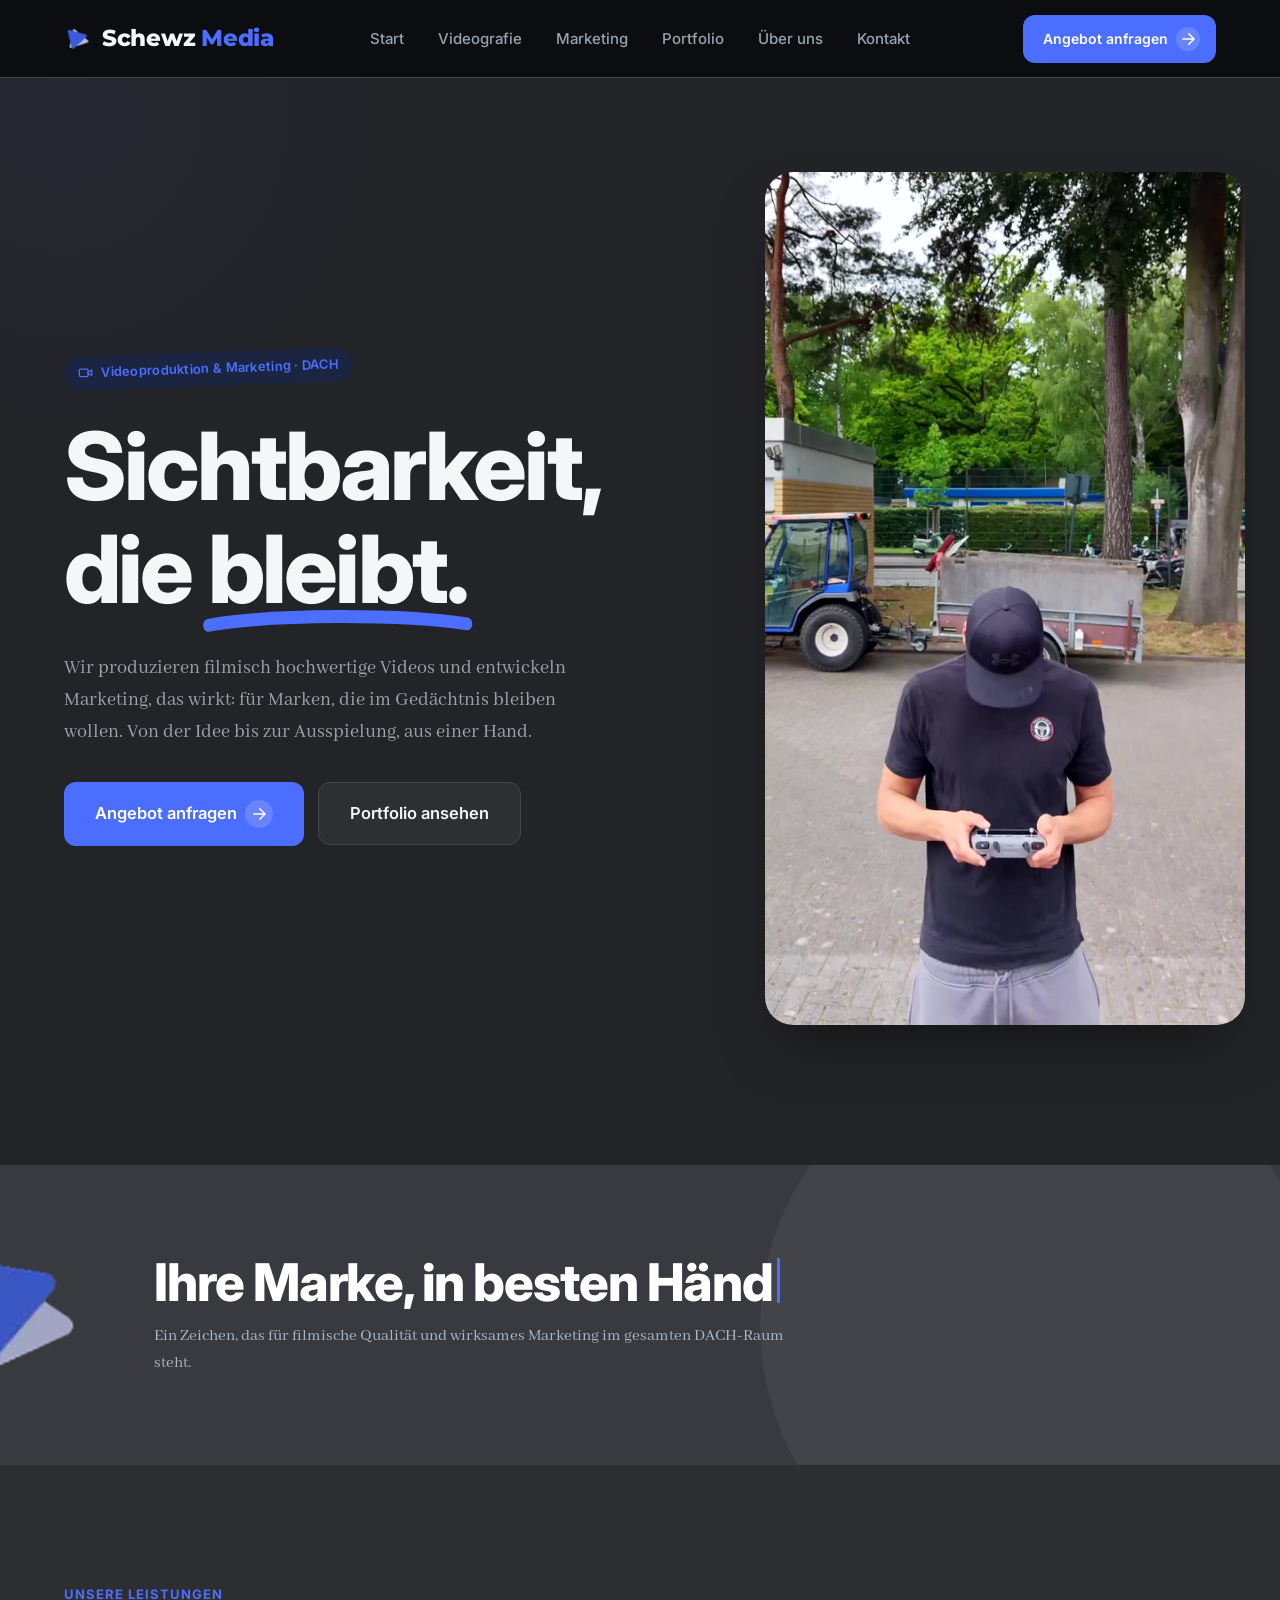
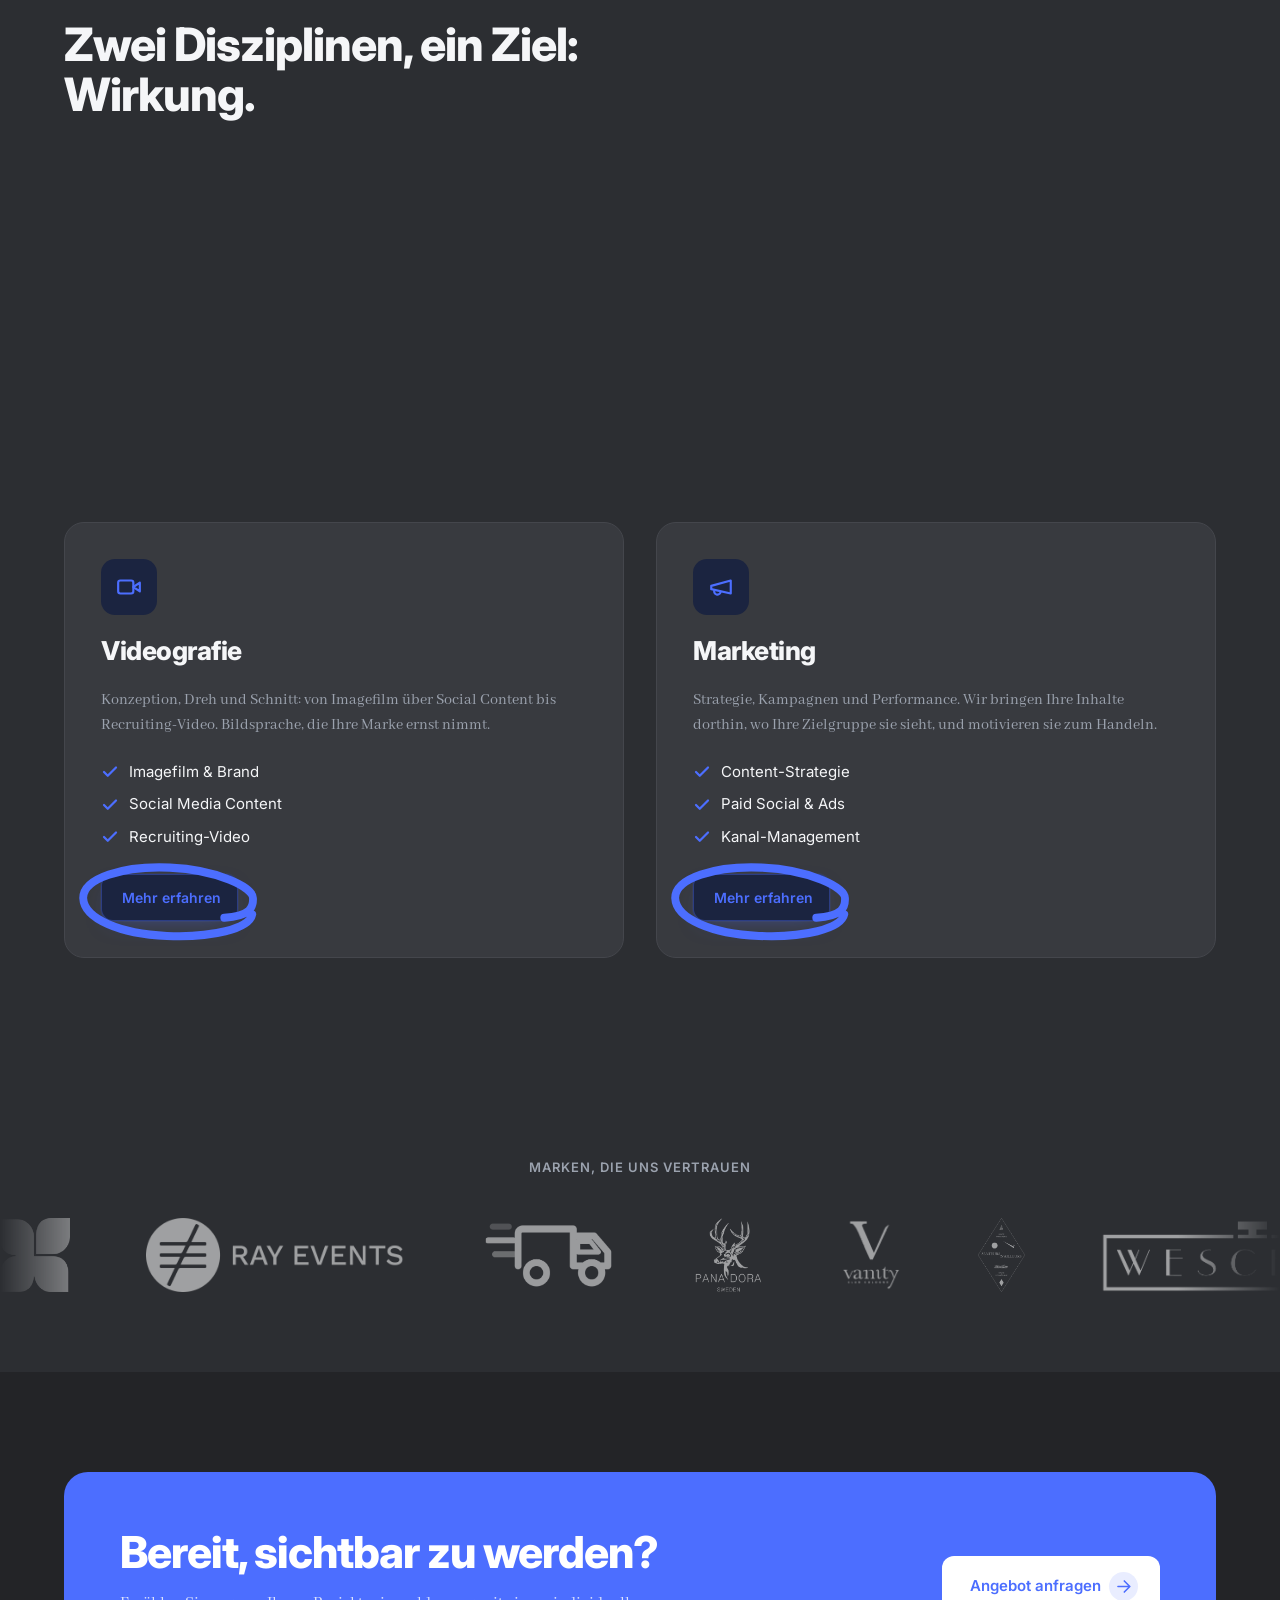
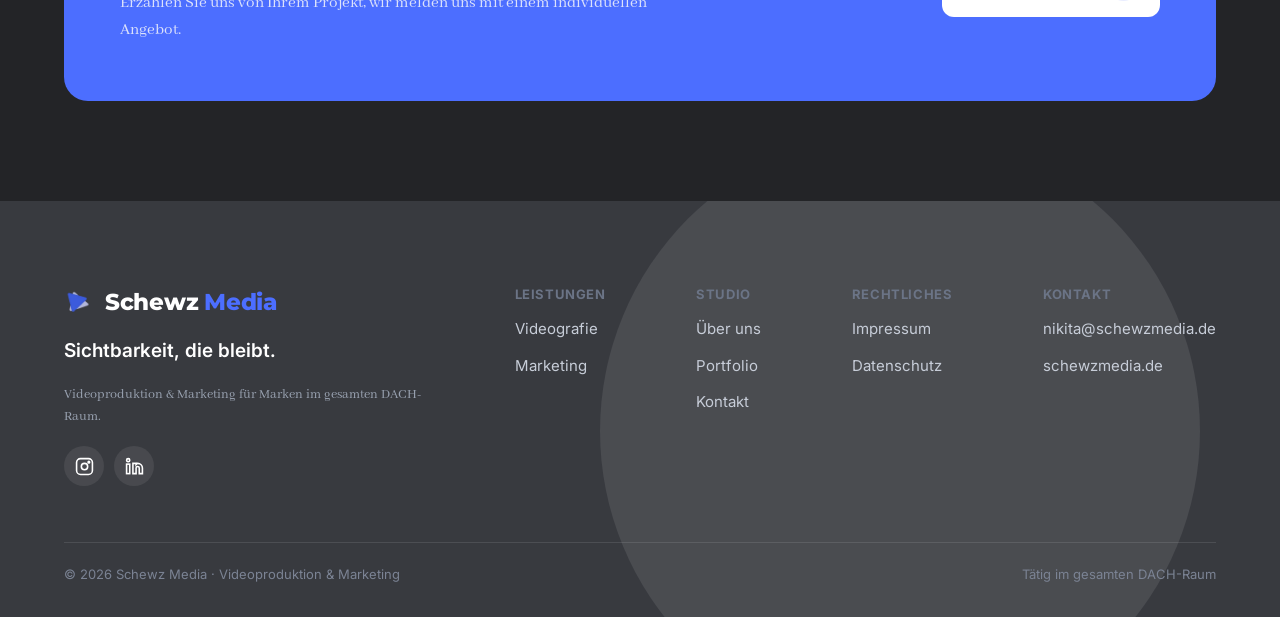
==== commit 12fe404d: "Fragrance du Bois: nur Logo-Icon (Wortmarke entfernt); Headlines auf Desktop einzeilig; Portfolio-Ka" ====
--- a/index.html
+++ b/index.html
@@ -154,6 +154,7 @@
   <span class="client-label">MARKEN, DIE UNS VERTRAUEN</span>
   <div class="client-marquee">
     <div class="client-track">
+      <img src="assets/logos/Fragrance-du-Bois-mark.png" alt="Fragrance du Bois">
       <img src="assets/logos/Ray-Events.png" alt="Ray Events">
       <img src="assets/logos/Tracklog.png" alt="Tracklog">
       <img src="assets/logos/Panadora-Sweden-white.png" alt="Panadora Sweden">
@@ -165,6 +166,7 @@
       <img src="assets/logos/Qing-Tian-white.png" alt="Qing Tian">
       <img src="assets/logos/Angelgym-white.png" alt="Angelgym">
       <img src="assets/logos/Wilma-Wunder-white.png" alt="Wilma Wunder">
+      <img src="assets/logos/Fragrance-du-Bois-mark.png" alt="Fragrance du Bois" aria-hidden="true">
       <img src="assets/logos/Ray-Events.png" alt="Ray Events" aria-hidden="true">
       <img src="assets/logos/Tracklog.png" alt="Tracklog" aria-hidden="true">
       <img src="assets/logos/Panadora-Sweden-white.png" alt="Panadora Sweden" aria-hidden="true">
--- a/css/style.css
+++ b/css/style.css
@@ -151,6 +151,7 @@
 .typing-headline::after{content:"";display:inline-block;width:3px;height:.85em;margin-left:4px;background:var(--accent);vertical-align:-2px;animation:typing-blink .9s steps(1) infinite;}
 .typing-headline.typing-done::after{display:none;}
 @keyframes typing-blink{50%{opacity:0;}}
+@media (min-width:1101px){.typing-headline,.nowrap-lg{white-space:nowrap;}}
 .brand-band-inner{max-width:720px;margin-left:calc((100vw - var(--container))/2 + 210px);padding:0 24px;position:relative;}
 .brand-band-inner h2{font-size:52px;letter-spacing:-1.2px;color:#fff;margin-bottom:12px;}
 .brand-band-inner p{font-size:17px;color:#AEB6C4;max-width:640px;line-height:1.6;}
@@ -169,8 +170,8 @@
 @media (prefers-reduced-motion:reduce){.path-trunk,.path-branch{stroke-dashoffset:0 !important;transition:none;}.path-arrow{opacity:1;transition:none;}}
 @media (max-width:860px){.path-connector{display:none;}}
 .services-grid{display:flex;gap:32px;}
-.service-card-mobile-only{display:none;}
-@media (max-width:860px){.service-card-mobile-only{display:flex;}}
+.service-card.service-card-mobile-only{display:none;}
+@media (max-width:860px){.service-card.service-card-mobile-only{display:flex;}}
 .service-card{
   flex:1;background:var(--surface-2);border:1px solid var(--border);border-radius:20px;
   padding:36px;display:flex;flex-direction:column;gap:22px;
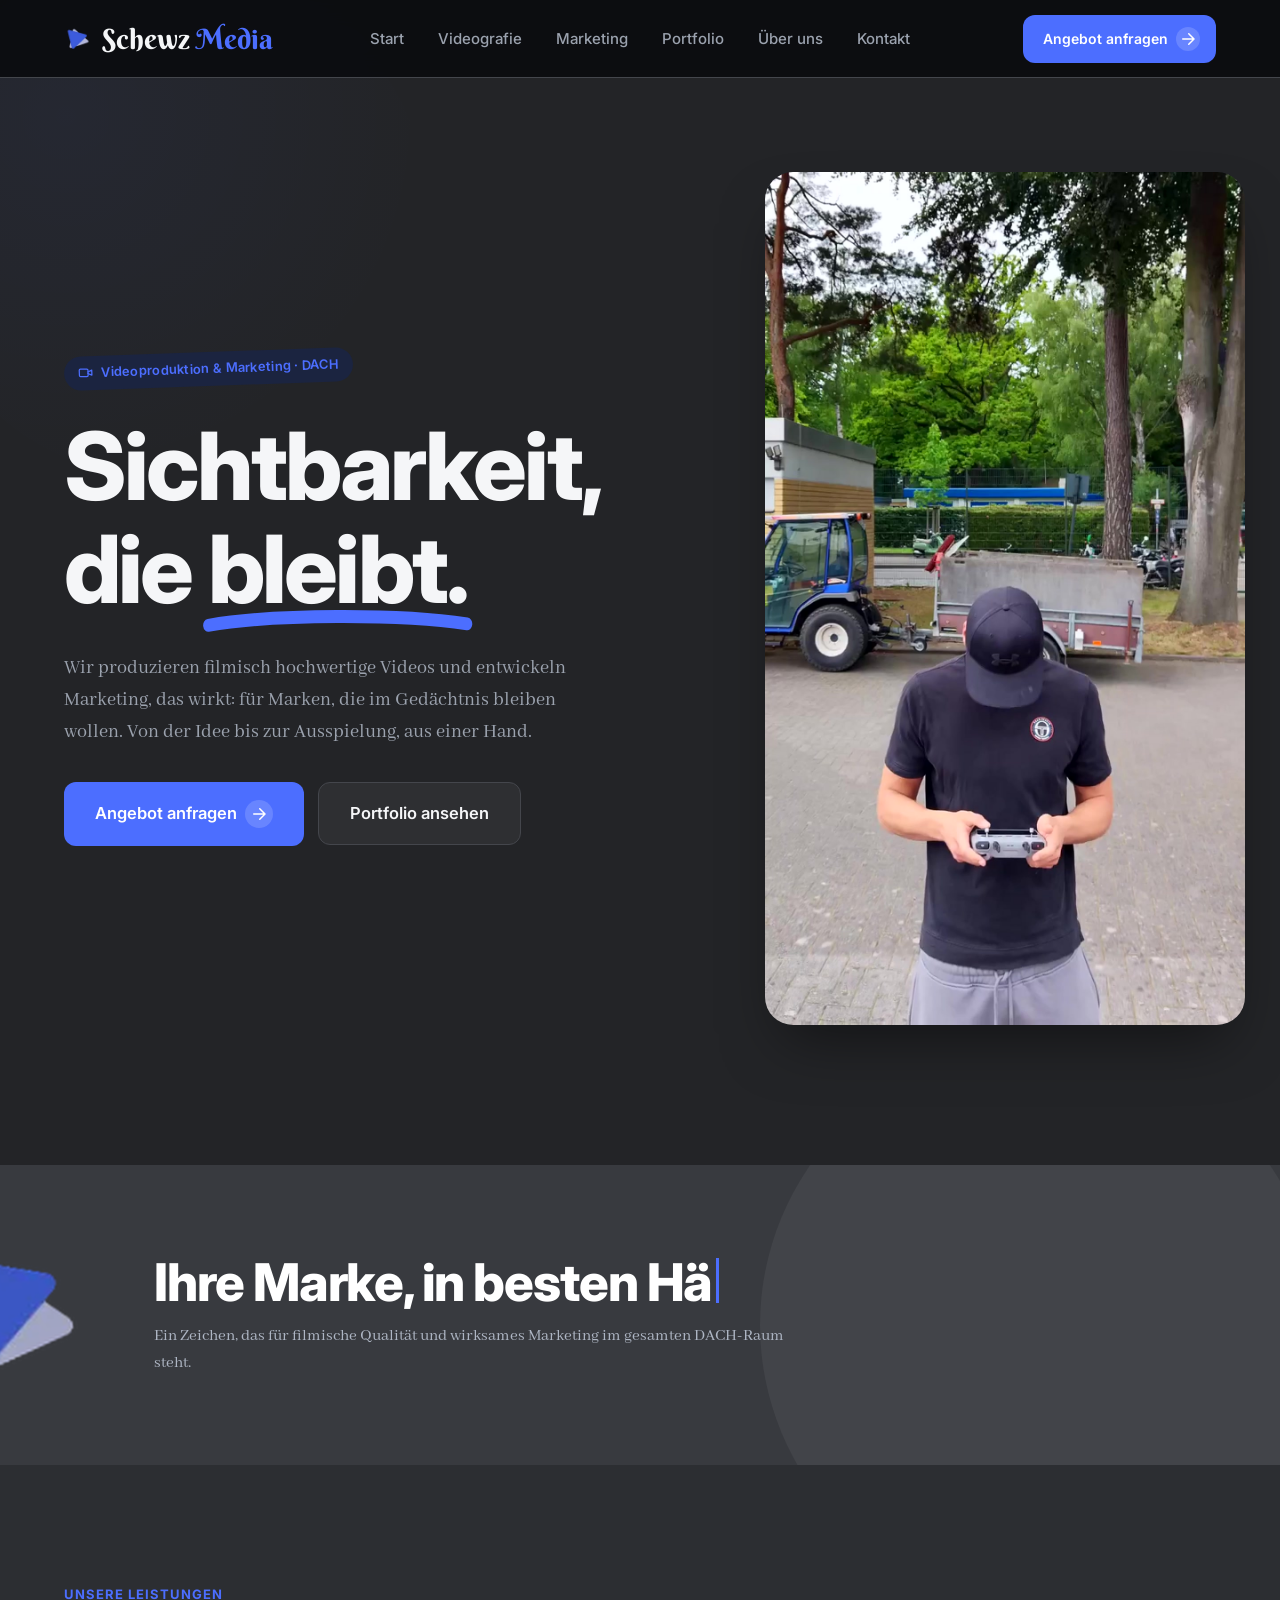
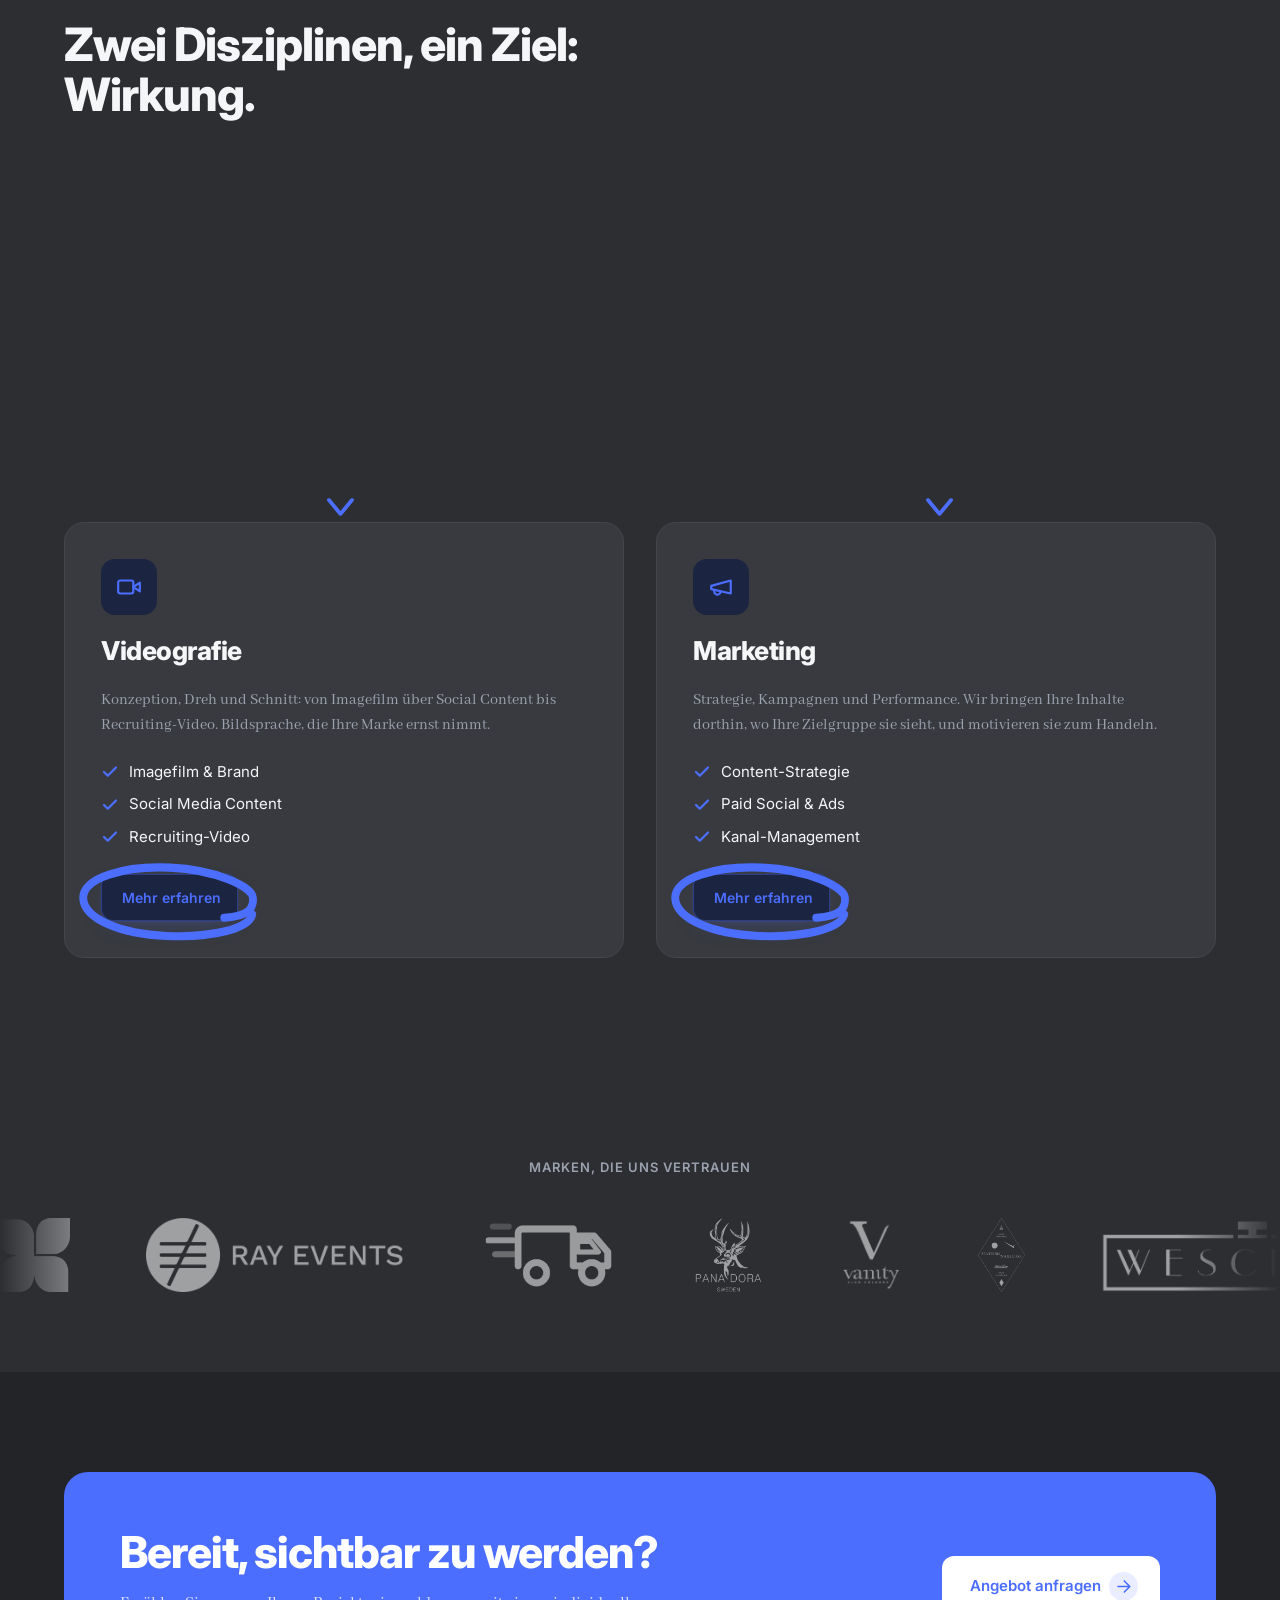
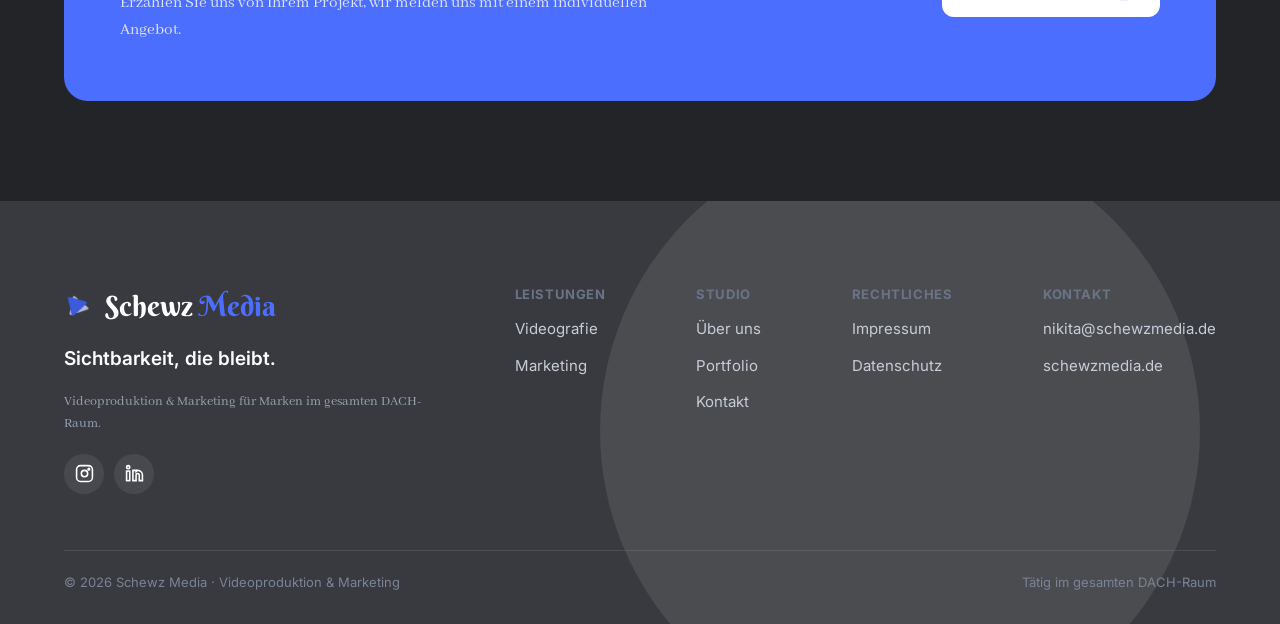
==== commit 8e75ee4f: "Diverse Anpassungen: Globus jetzt gross/transparent im Hero-Hintergrund mit 9 Standorten; Stats-Zahl" ====
--- a/index.html
+++ b/index.html
@@ -7,7 +7,7 @@
 <meta name="description" content="Videoproduktion & Marketing für Marken im gesamten DACH-Raum.">
 <link rel="preconnect" href="https://fonts.googleapis.com">
 <link rel="preconnect" href="https://fonts.gstatic.com" crossorigin>
-<link href="https://fonts.googleapis.com/css2?family=Inter:wght@400;500;600;700;800&family=Abhaya+Libre:wght@400;500;600;700&family=Montserrat:wght@700;800;900&display=swap" rel="stylesheet">
+<link href="https://fonts.googleapis.com/css2?family=Inter:wght@400;500;600;700;800&family=Abhaya+Libre:wght@400;500;600;700&family=Montserrat:wght@700;800;900&family=Berkshire+Swash&display=swap" rel="stylesheet">
 <meta property="og:type" content="website">
 <meta property="og:site_name" content="Schewz Media">
 <meta property="og:title" content="Schewz Media — Sichtbarkeit, die bleibt.">
--- a/css/style.css
+++ b/css/style.css
@@ -15,7 +15,7 @@
   --font-head:'Inter',sans-serif;
   --font-body:'Inter',sans-serif;
   --font-serif:'Abhaya Libre',serif;
-  --font-logo:'Montserrat',sans-serif;
+  --font-logo:'Berkshire Swash',cursive;
   --container:1440px;
 }
 
@@ -85,7 +85,7 @@
 }
 .logo{display:flex;align-items:center;gap:10px;}
 .logo-mark{width:28px;height:28px;object-fit:contain;}
-.logo-word{display:flex;align-items:center;gap:6px;font-family:var(--font-logo);font-size:23px;font-weight:800;letter-spacing:-.3px;}
+.logo-word{display:flex;align-items:center;gap:6px;font-family:var(--font-logo);font-size:28px;font-weight:400;letter-spacing:0;}
 .logo-schewz{color:var(--ink);}
 .logo-media{color:var(--accent);}
 .nav-links{
@@ -362,9 +362,9 @@
 .sub-hero-inner{display:flex;gap:66px;align-items:center;justify-content:flex-start;position:relative;}
 .sub-hero-text{flex:0 0 700px;display:flex;flex-direction:column;gap:24px;}
 .sub-hero-text.center{flex:none;width:100%;max-width:760px;margin:0 auto;align-items:center;text-align:center;}
-.sub-hero h1{font-size:58px;letter-spacing:-1.5px;color:var(--ink);}
-.sub-hero:has(.sub-hero-media) h1{font-size:64px;letter-spacing:-1.7px;}
-.sub-hero p.lead{color:var(--ink-soft);font-size:18px;line-height:1.65;max-width:620px;}
+.sub-hero h1{font-size:94px;letter-spacing:-2.8px;color:var(--ink);}
+.sub-hero:has(.sub-hero-media) h1{font-size:94px;letter-spacing:-2.8px;}
+.sub-hero p.lead{color:var(--ink-soft);font-size:20px;line-height:1.65;max-width:620px;}
 .sub-hero:has(.sub-hero-media) p.lead{font-size:20px;}
 .sub-hero-media{
   flex:none;width:480px;aspect-ratio:9/16;height:auto;
@@ -373,21 +373,20 @@
 }
 .sub-hero-media video{width:100%;height:100%;object-fit:cover;display:block;}
 .sub-hero.no-media .sub-hero-text{flex:none;width:100%;max-width:820px;}
-.sub-hero.no-media{padding-bottom:360px;}
-@media (min-width:1101px){.sub-hero.no-media.portfolio-hero{padding-bottom:100px;}}
+.sub-hero.no-media{padding-bottom:60px;}
 
 @media (max-width:1100px){
   .sub-hero-inner{flex-direction:column;align-items:flex-start;gap:48px;}
   .sub-hero-text{flex:none;width:100%;}
   .sub-hero-media{width:100%;max-width:320px;margin:0 auto;}
-  .sub-hero.no-media{padding-bottom:240px;}
+  .sub-hero.no-media{padding-bottom:50px;}
 }
 @media (max-width:860px){
   .sub-hero{padding:120px 24px 80px;}
   .sub-hero h1,.sub-hero:has(.sub-hero-media) h1{font-size:38px;letter-spacing:-1px;}
   .sub-hero:has(.sub-hero-media) p.lead{font-size:17px;}
   .sub-hero-media{width:100%;max-width:420px;}
-  .sub-hero.no-media{padding-bottom:200px;}
+  .sub-hero.no-media{padding-bottom:40px;}
 }
 @media (max-width:480px){
   .sub-hero{padding:110px 20px 60px;}
@@ -395,7 +394,7 @@
   .sub-hero:has(.sub-hero-media) h1{font-size:32px;letter-spacing:-.8px;}
   .sub-hero:has(.sub-hero-media) p.lead{font-size:16px;}
   .sub-hero-media{width:100%;max-width:400px;border-radius:20px;}
-  .sub-hero.no-media{padding-bottom:140px;}
+  .sub-hero.no-media{padding-bottom:30px;}
 }
 
 /* ================================================================
@@ -441,6 +440,13 @@
 .process-path{position:absolute;top:-30px;left:0;width:100%;height:240px;pointer-events:none;z-index:0;}
 .process-path-svg{width:100%;height:100%;display:block;}
 .process-path-line{fill:none;stroke:var(--accent);stroke-width:3;stroke-linecap:round;transition:stroke-dashoffset .15s linear;}
+/* Kurve und Kreise duerfen sich waehrend des Reveals nicht unabhaengig voneinander bewegen (sonst
+   driften sie durch die gestaffelten transition-delays kurzzeitig auseinander) - nur Opacity-Fade,
+   keine eigene Transform-Bewegung mehr fuer diese Elemente. */
+.process-steps .process-path.reveal,
+.process-steps .process-path.reveal.visible,
+.process-steps .process-step.reveal,
+.process-steps .process-step.reveal.visible{transform:none;}
 @media (prefers-reduced-motion:reduce){.process-path-line{stroke-dashoffset:0 !important;transition:none;}}
 @media (max-width:1100px){.process-path{display:none;} .process-step-down{margin-top:0;}}
 .process-num{
@@ -450,8 +456,31 @@
 }
 .process-step h4{font-size:19px;letter-spacing:-.3px;color:var(--ink);}
 .process-step p{color:var(--ink-soft);font-size:14.5px;line-height:1.6;}
+.process-step-text{display:flex;flex-direction:column;gap:14px;}
+.process-num-check{display:none;}
 @media (max-width:1100px){.process-steps{grid-template-columns:1fr 1fr;}}
-@media (max-width:860px){.process{padding:80px 24px;} .process-steps{grid-template-columns:1fr;gap:28px;}}
+@media (max-width:860px){
+  .process{padding:80px 24px;}
+  .process-steps{grid-template-columns:1fr;gap:28px;}
+  .process-tracking .process-steps{gap:0;}
+  .process-tracking .process-step{flex-direction:row;align-items:flex-start;gap:16px;padding-bottom:28px;}
+  .process-tracking .process-step:last-child{padding-bottom:0;}
+  .process-tracking .process-num{flex:none;transition:background .5s var(--ease-out),color .5s var(--ease-out);}
+  .process-tracking .process-num::after{
+    content:"";position:absolute;top:100%;left:50%;transform:translateX(-50%);
+    width:2px;height:28px;background:var(--border);transition:background .5s var(--ease-out);
+  }
+  .process-tracking .process-step:last-child .process-num::after{display:none;}
+  .process-tracking .process-num-text{transition:opacity .3s ease;}
+  .process-tracking .process-num-check{
+    display:block;position:absolute;inset:0;margin:auto;width:20px;height:20px;
+    opacity:0;transform:scale(.5);transition:opacity .4s var(--ease-spring),transform .4s var(--ease-spring);
+  }
+  .process-tracking .process-step.pt-done .process-num{background:var(--accent);color:#fff;}
+  .process-tracking .process-step.pt-done .process-num::after{background:var(--accent);}
+  .process-tracking .process-step.pt-done .process-num-check{opacity:1;transform:scale(1);}
+  .process-tracking .process-step.pt-done .process-num-text{opacity:0;}
+}
 @media (max-width:480px){.process{padding:60px 20px;}}
 
 /* ================================================================
@@ -572,14 +601,49 @@
 @media (max-width:480px){.stack-carousel{height:330px;} .stack-card{width:145px;}}
 
 /* ================================================================
-   PORTFOLIO HERO (globe accent)
-   ================================================================ */
-.globe-accent{position:absolute;top:50px;right:-140px;width:700px;opacity:.16;pointer-events:none;z-index:0;animation:globe-spin 40s linear infinite;}
-@keyframes globe-spin{to{transform:rotate(360deg);}}
-@media (prefers-reduced-motion:reduce){.globe-accent{animation:none;}}
-@media (max-width:1100px){.globe-accent{width:460px;top:32px;right:-92px;}}
-@media (max-width:860px){.globe-accent{width:320px;top:16px;right:-70px;}}
-@media (max-width:480px){.globe-accent{width:240px;top:10px;right:-55px;}}
+   PORTFOLIO GLOBUS (interaktiv, ziehbar, pulsierende Marker) - als
+   grosses, transparentes Hintergrund-Element hinter der Hero-Headline
+   ================================================================ */
+.portfolio-hero{position:relative;overflow:hidden;}
+.portfolio-hero .sub-hero-text{position:relative;z-index:1;}
+.globe-pulse-canvas{
+  position:absolute;top:50%;left:50%;transform:translate(-50%,-50%);
+  width:680px;height:680px;z-index:0;cursor:grab;opacity:0;
+  transition:opacity 1.2s ease;touch-action:none;pointer-events:auto;
+}
+.globe-pulse-canvas.visible{opacity:.38;}
+.globe-pulse-canvas.dragging{cursor:grabbing;}
+.globe-pulse-caption{font-family:var(--font-head);font-size:13.5px;font-weight:600;letter-spacing:.4px;color:var(--ink-soft);text-align:center;margin-top:6px;position:relative;z-index:1;}
+@media (max-width:1100px){.globe-pulse-canvas{width:520px;height:520px;}}
+@media (max-width:860px){.globe-pulse-canvas{width:360px;height:360px;}}
+@media (min-width:1101px){.sub-hero.no-media.portfolio-hero{padding-bottom:150px;}}
+@media (max-width:1100px){.sub-hero.no-media.portfolio-hero{padding-bottom:90px;}}
+
+/* ================================================================
+   PORTFOLIO SCROLL EXPERIENCE (progress bar, dot nav)
+   ================================================================ */
+.scroll-progress{position:fixed;top:0;left:0;width:100%;height:3px;background:rgba(255,255,255,.06);z-index:200;pointer-events:none;}
+.scroll-progress-bar{height:100%;width:0%;background:linear-gradient(90deg,var(--accent),#8aa0ff);}
+.section-dots{position:fixed;right:20px;top:50%;transform:translateY(-50%);z-index:150;display:flex;flex-direction:column;gap:16px;}
+.section-dot{
+  width:10px;height:10px;border-radius:50%;background:transparent;
+  border:2px solid rgba(255,255,255,.28);cursor:pointer;padding:0;position:relative;
+  transition:background .3s,border-color .3s,transform .3s var(--ease-spring);
+}
+.section-dot:hover{border-color:var(--accent);}
+.section-dot.active{background:var(--accent);border-color:var(--accent);transform:scale(1.35);}
+.section-dot .dot-label{
+  position:absolute;right:22px;top:50%;transform:translateY(-50%);white-space:nowrap;
+  font-family:var(--font-head);font-size:12.5px;font-weight:600;color:var(--ink);
+  background:var(--surface-2);border:1px solid var(--border);padding:6px 12px;border-radius:8px;
+  opacity:0;pointer-events:none;transition:opacity .25s;
+}
+.section-dot.active .dot-label{opacity:1;}
+@media (max-width:860px){
+  .section-dots{right:12px;gap:12px;}
+  .section-dot{width:8px;height:8px;}
+  .section-dot .dot-label{display:none;}
+}
 
 /* ================================================================
    CONTACT PAGE
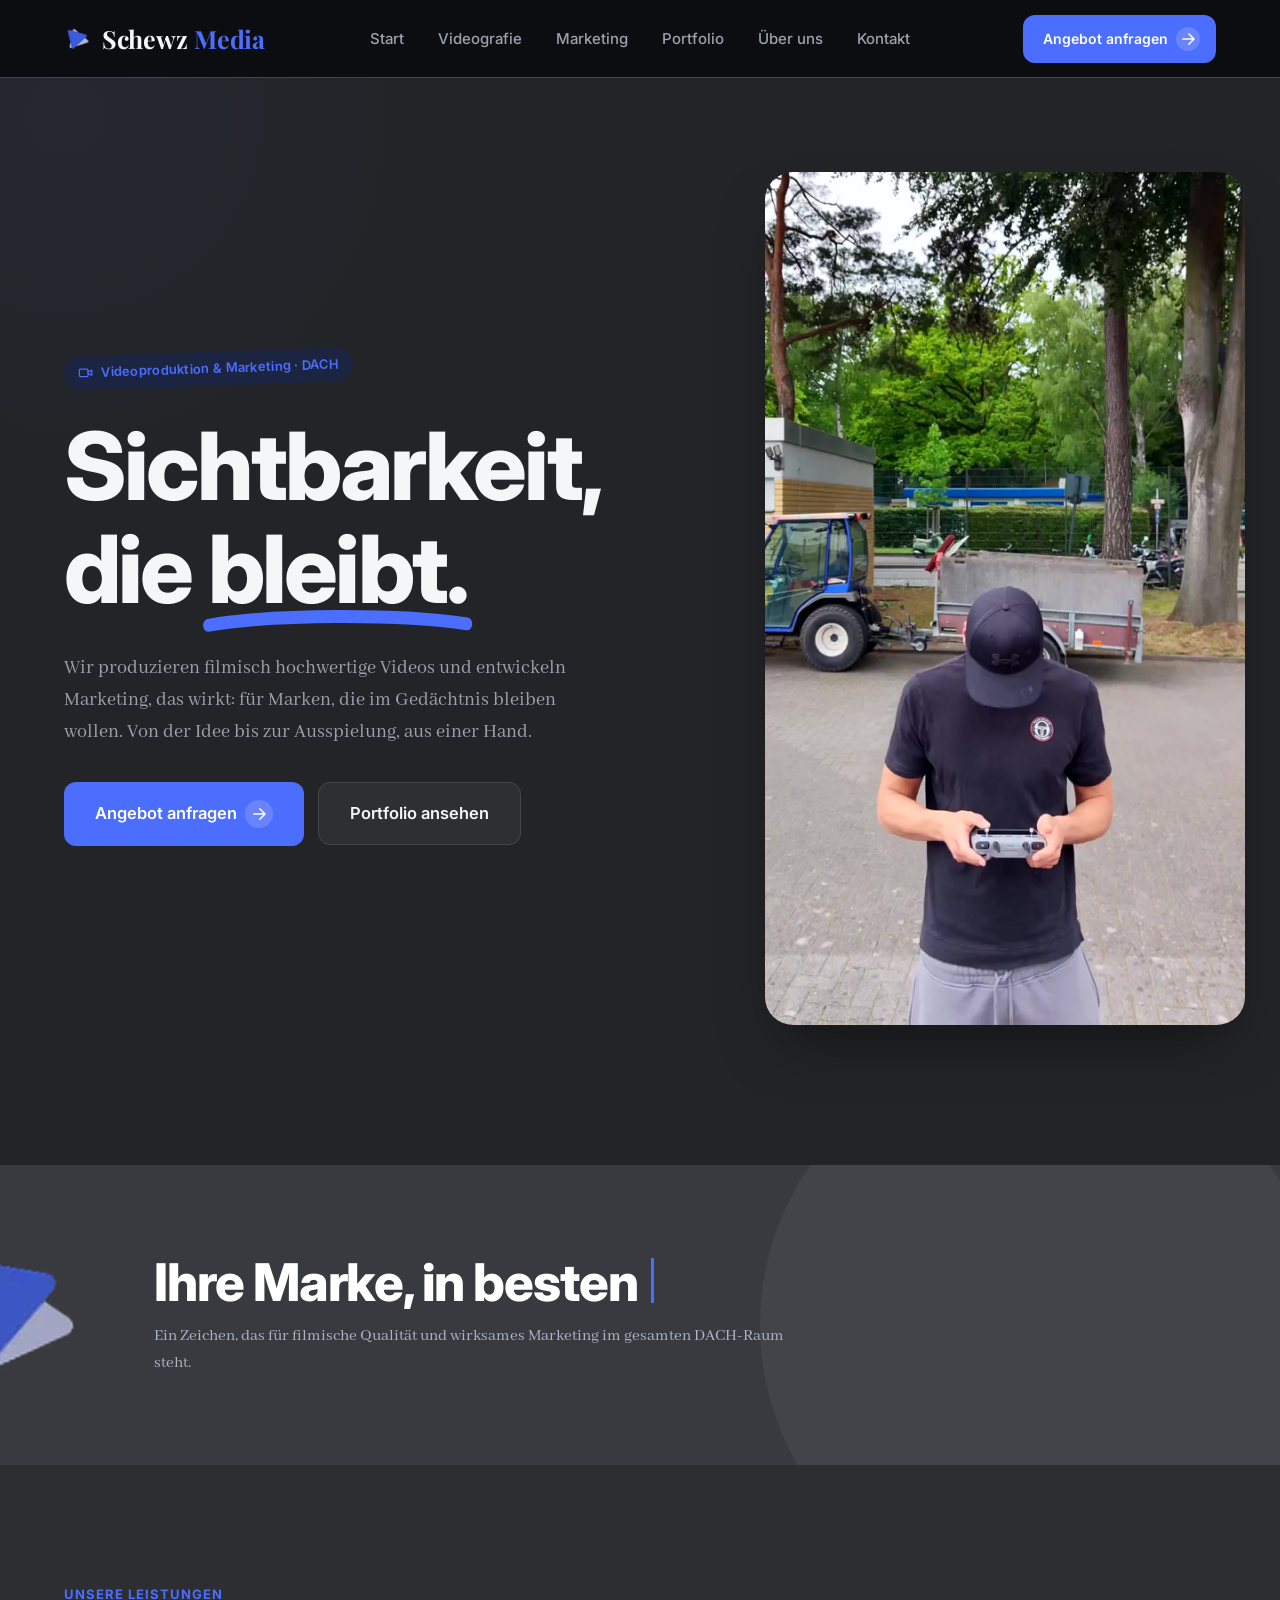
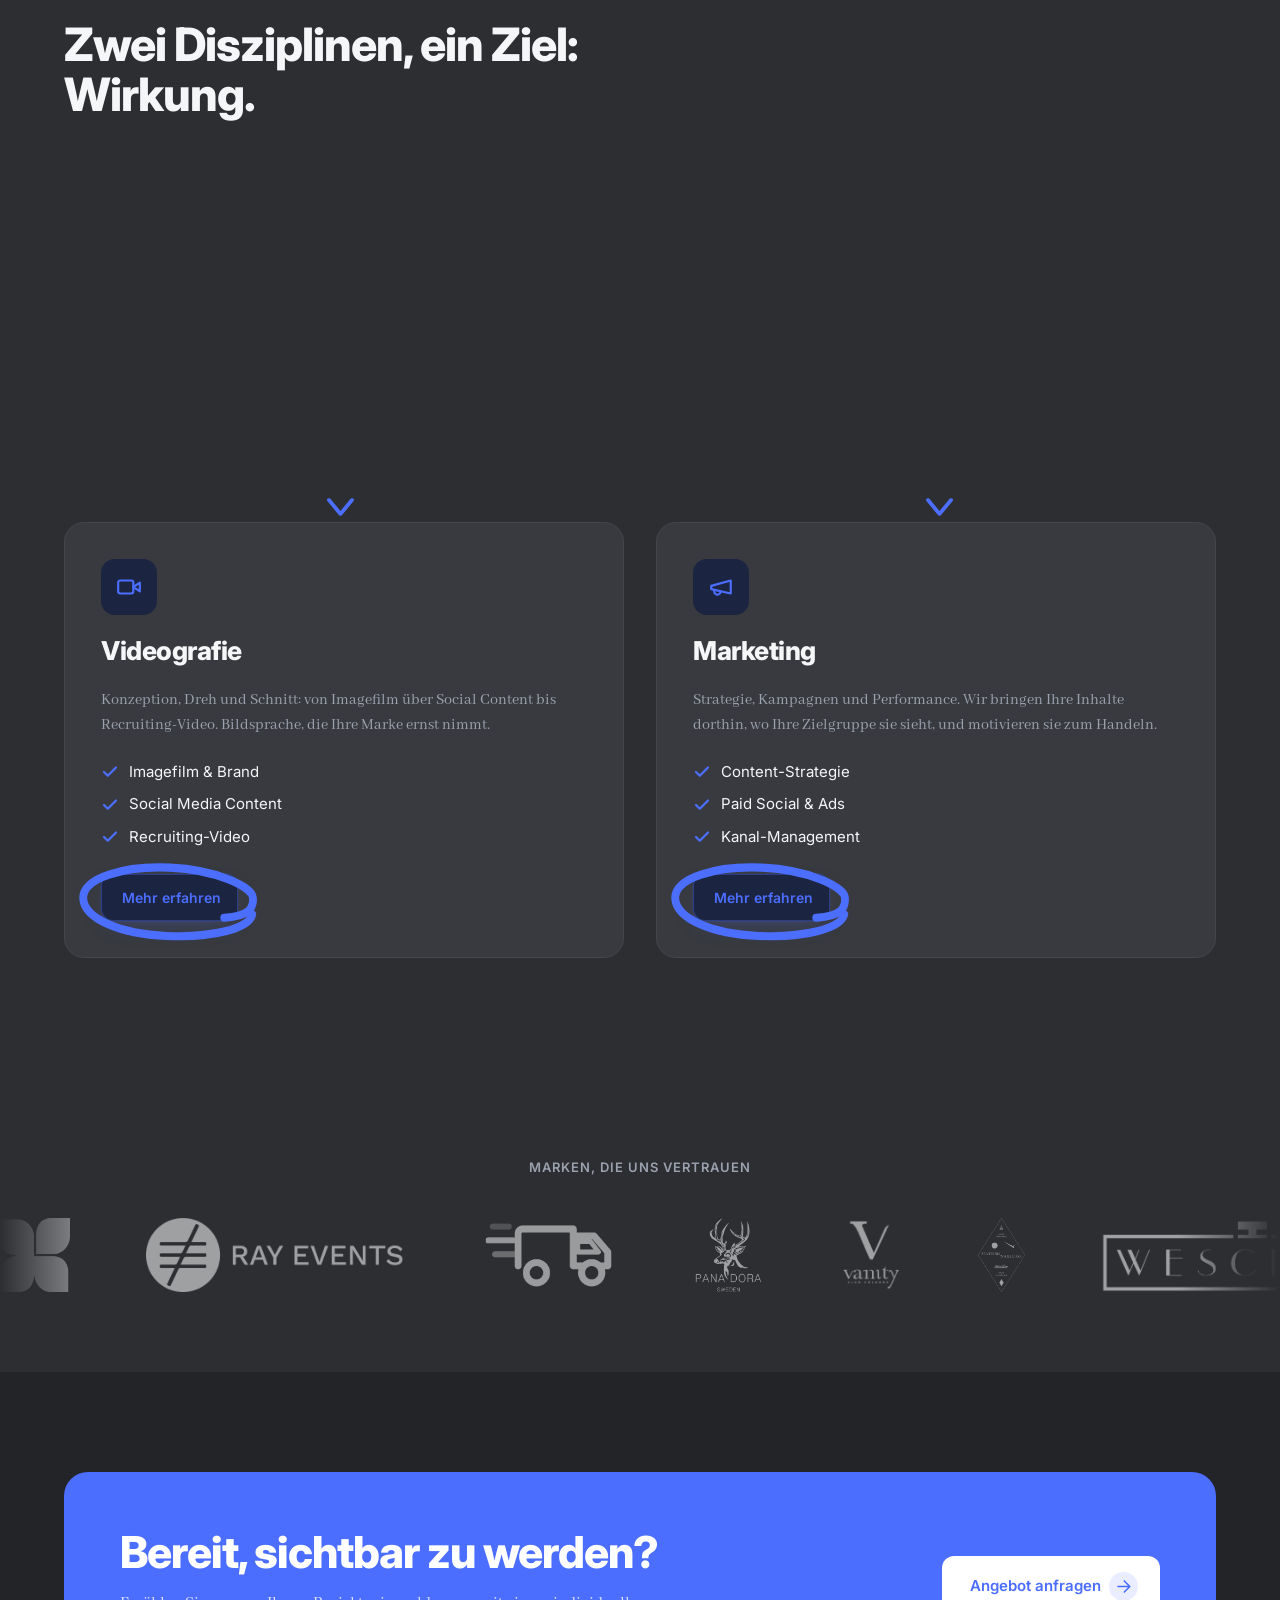
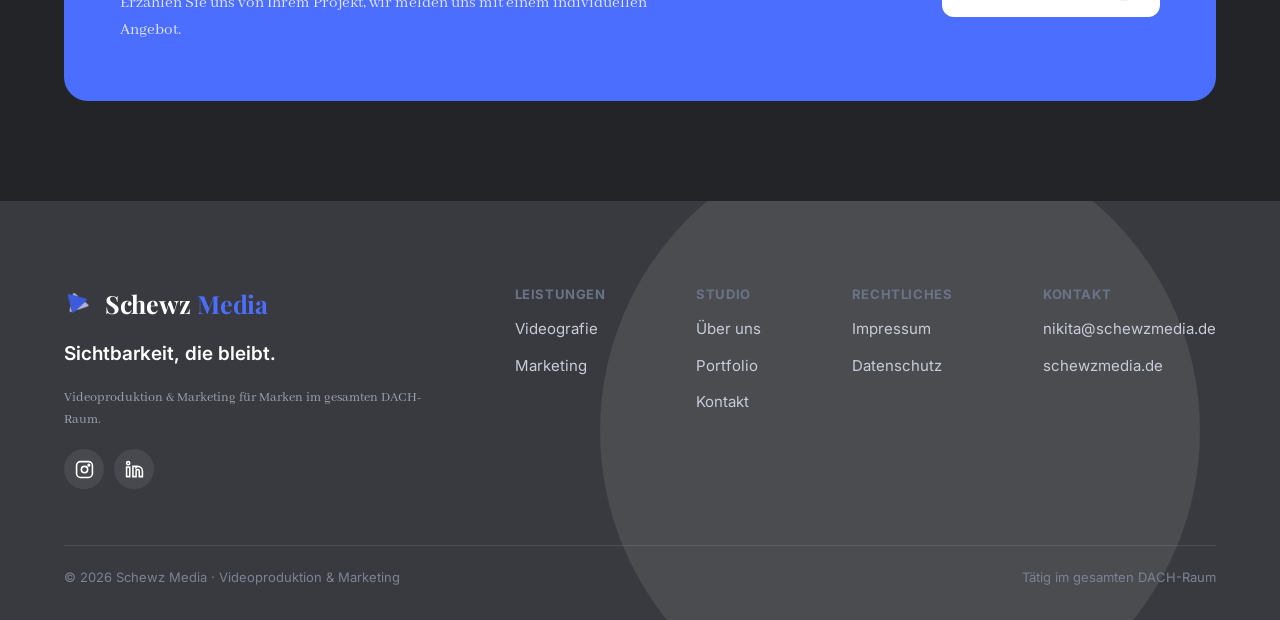
==== commit 88fcf271: "Portfolio-Hero: Text links/Globus rechts; Logo-Schrift auf Playfair Display (elegante Serife)" ====
--- a/index.html
+++ b/index.html
@@ -7,7 +7,7 @@
 <meta name="description" content="Videoproduktion & Marketing für Marken im gesamten DACH-Raum.">
 <link rel="preconnect" href="https://fonts.googleapis.com">
 <link rel="preconnect" href="https://fonts.gstatic.com" crossorigin>
-<link href="https://fonts.googleapis.com/css2?family=Inter:wght@400;500;600;700;800&family=Abhaya+Libre:wght@400;500;600;700&family=Montserrat:wght@700;800;900&family=Berkshire+Swash&display=swap" rel="stylesheet">
+<link href="https://fonts.googleapis.com/css2?family=Inter:wght@400;500;600;700;800&family=Abhaya+Libre:wght@400;500;600;700&family=Montserrat:wght@700;800;900&family=Playfair+Display:ital,wght@0,700;0,800;1,700&display=swap" rel="stylesheet">
 <meta property="og:type" content="website">
 <meta property="og:site_name" content="Schewz Media">
 <meta property="og:title" content="Schewz Media — Sichtbarkeit, die bleibt.">
--- a/css/style.css
+++ b/css/style.css
@@ -15,7 +15,7 @@
   --font-head:'Inter',sans-serif;
   --font-body:'Inter',sans-serif;
   --font-serif:'Abhaya Libre',serif;
-  --font-logo:'Berkshire Swash',cursive;
+  --font-logo:'Playfair Display',serif;
   --container:1440px;
 }
 
@@ -85,7 +85,7 @@
 }
 .logo{display:flex;align-items:center;gap:10px;}
 .logo-mark{width:28px;height:28px;object-fit:contain;}
-.logo-word{display:flex;align-items:center;gap:6px;font-family:var(--font-logo);font-size:28px;font-weight:400;letter-spacing:0;}
+.logo-word{display:flex;align-items:center;gap:7px;font-family:var(--font-logo);font-size:25px;font-weight:700;letter-spacing:-.3px;}
 .logo-schewz{color:var(--ink);}
 .logo-media{color:var(--accent);}
 .nav-links{
@@ -605,7 +605,7 @@
    grosses, transparentes Hintergrund-Element hinter der Hero-Headline
    ================================================================ */
 .portfolio-hero{position:relative;overflow:hidden;}
-.portfolio-hero .sub-hero-text{position:relative;z-index:1;}
+.portfolio-hero .sub-hero-text{position:relative;z-index:1;pointer-events:none;}
 .globe-pulse-canvas{
   position:absolute;top:50%;left:50%;transform:translate(-50%,-50%);
   width:680px;height:680px;z-index:0;cursor:grab;opacity:0;
@@ -613,11 +613,26 @@
 }
 .globe-pulse-canvas.visible{opacity:.38;}
 .globe-pulse-canvas.dragging{cursor:grabbing;}
-.globe-pulse-caption{font-family:var(--font-head);font-size:13.5px;font-weight:600;letter-spacing:.4px;color:var(--ink-soft);text-align:center;margin-top:6px;position:relative;z-index:1;}
+.globe-pulse-caption{font-family:var(--font-head);font-size:13.5px;font-weight:600;letter-spacing:.4px;color:var(--ink-soft);margin-top:6px;position:relative;z-index:1;}
 @media (max-width:1100px){.globe-pulse-canvas{width:520px;height:520px;}}
 @media (max-width:860px){.globe-pulse-canvas{width:360px;height:360px;}}
-@media (min-width:1101px){.sub-hero.no-media.portfolio-hero{padding-bottom:150px;}}
 @media (max-width:1100px){.sub-hero.no-media.portfolio-hero{padding-bottom:90px;}}
+
+/* Desktop: Text links, Globus rechts nebeneinander statt zentriert übereinander */
+@media (min-width:1101px){
+  .sub-hero.no-media.portfolio-hero{
+    padding-bottom:60px;display:flex;align-items:center;min-height:640px;
+  }
+  .portfolio-hero .sub-hero-text{
+    text-align:left;align-items:flex-start;max-width:620px;margin:0;
+  }
+  .portfolio-hero .sub-hero-text p.lead{margin:0 !important;text-align:left;}
+  .portfolio-hero .globe-pulse-caption{text-align:left;}
+  .portfolio-hero .globe-pulse-canvas{
+    left:auto;right:-40px;transform:translateY(-50%);
+  }
+  .portfolio-hero .globe-pulse-canvas.dragging{transform:translateY(-50%);}
+}
 
 /* ================================================================
    PORTFOLIO SCROLL EXPERIENCE (progress bar, dot nav)
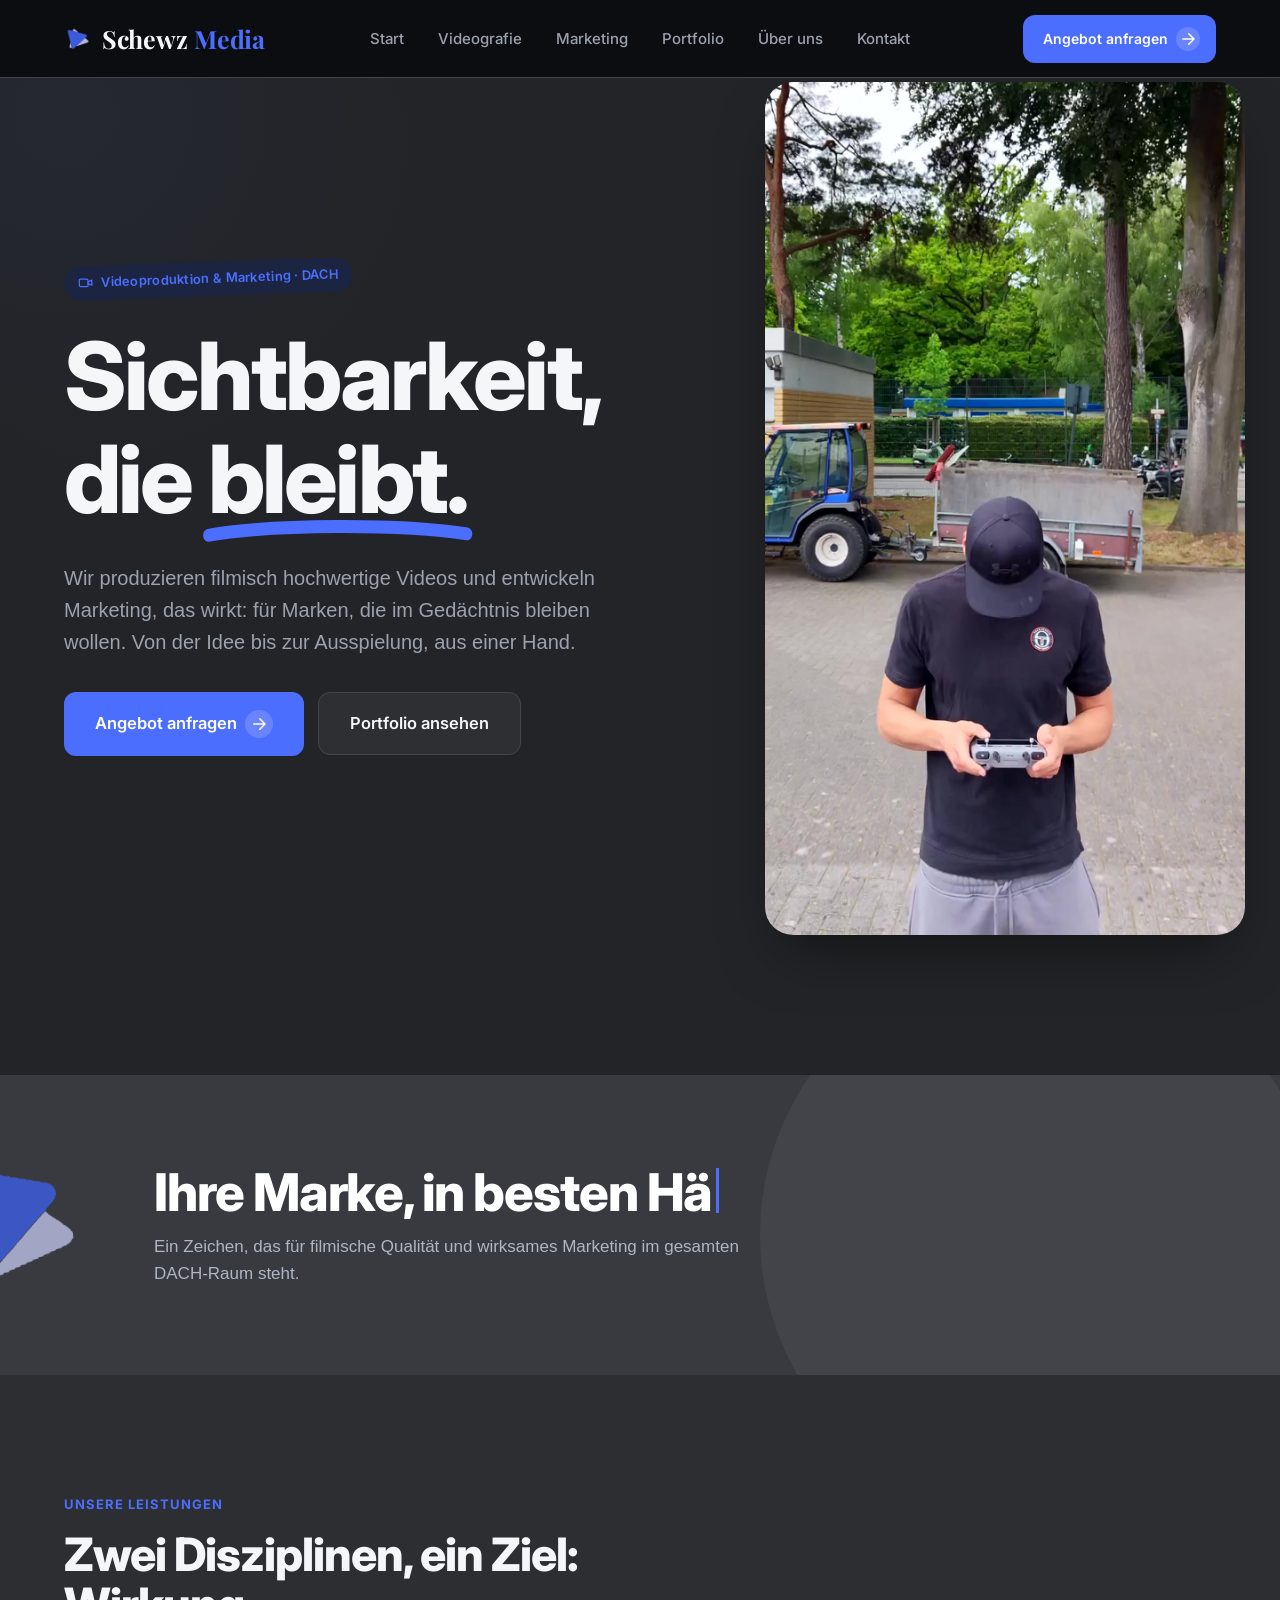
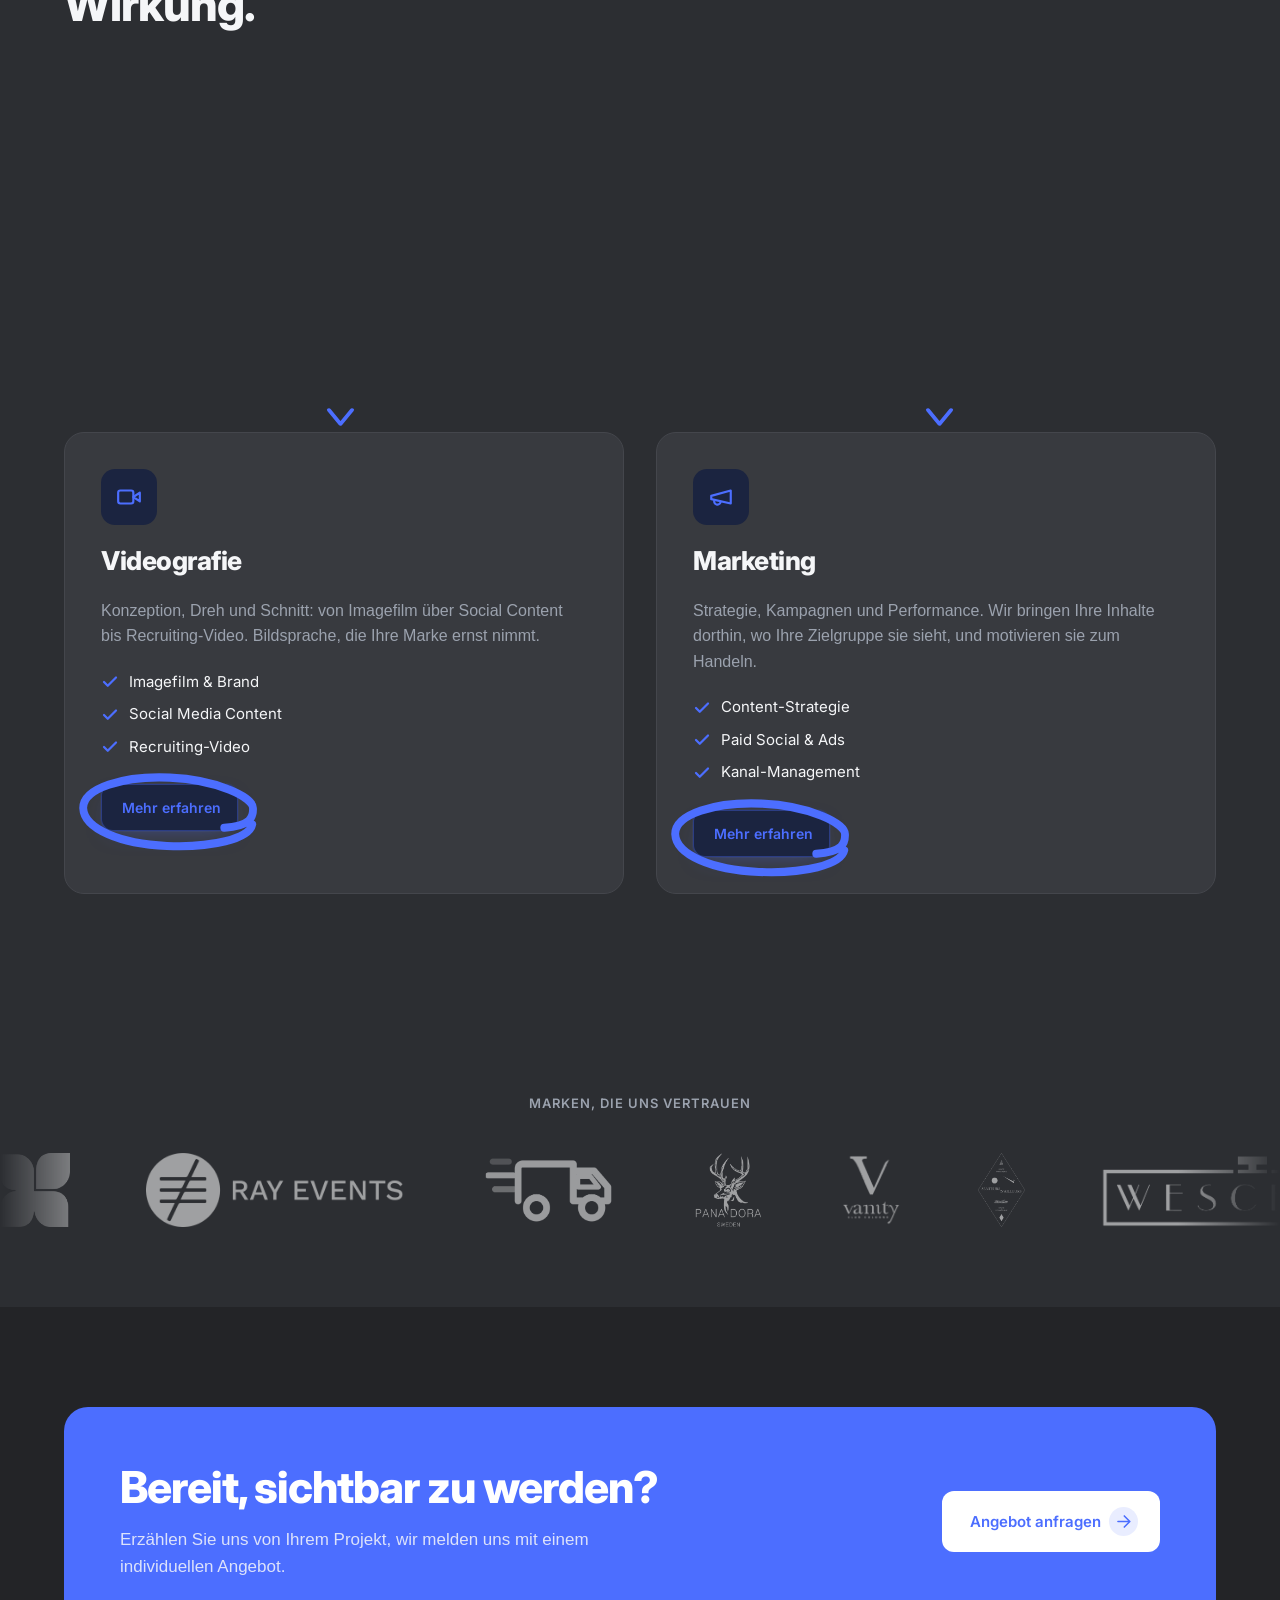
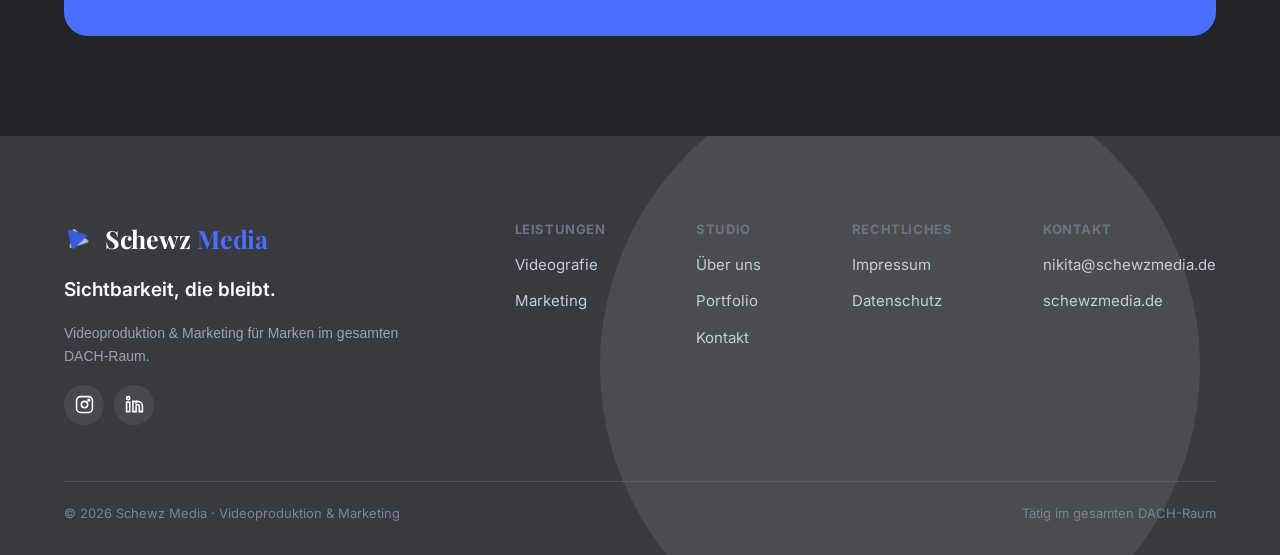
==== commit fc007607: "Christina-Foto Bildausschnitt angepasst (runter/links); Instagram-Links auf echten Account verknuepf" ====
--- a/index.html
+++ b/index.html
@@ -208,7 +208,7 @@
       <p class="footer-slogan">Sichtbarkeit, die bleibt.</p>
       <p class="footer-desc">Videoproduktion &amp; Marketing für Marken im gesamten DACH-Raum.</p>
       <div class="socials">
-        <a href="#" aria-label="Instagram"><svg width="19" height="19" viewBox="0 0 24 24" fill="none" stroke="currentColor" stroke-width="2"><rect x="2" y="2" width="20" height="20" rx="5"/><circle cx="12" cy="12" r="4"/><circle cx="17.5" cy="6.5" r="1"/></svg></a>
+        <a href="https://www.instagram.com/schewzmedia?igsh=MWZqdXd3bW80emxpZA==&igsi=MWZqdXd3bW80emxpZA==" target="_blank" rel="noopener noreferrer" aria-label="Instagram"><svg width="19" height="19" viewBox="0 0 24 24" fill="none" stroke="currentColor" stroke-width="2"><rect x="2" y="2" width="20" height="20" rx="5"/><circle cx="12" cy="12" r="4"/><circle cx="17.5" cy="6.5" r="1"/></svg></a>
         <a href="#" aria-label="LinkedIn"><svg width="19" height="19" viewBox="0 0 24 24" fill="none" stroke="currentColor" stroke-width="2"><path d="M16 8a6 6 0 0 1 6 6v7h-4v-7a2 2 0 0 0-4 0v7h-4V8h4v1.5A5 5 0 0 1 16 8Z"/><rect x="2" y="9" width="4" height="12"/><circle cx="4" cy="4" r="2"/></svg></a>
       </div>
     </div>
--- a/css/style.css
+++ b/css/style.css
@@ -14,7 +14,7 @@
   --ease-spring:cubic-bezier(.34,1.56,.64,1);
   --font-head:'Inter',sans-serif;
   --font-body:'Inter',sans-serif;
-  --font-serif:'Abhaya Libre',serif;
+  --font-serif:Arial,sans-serif;
   --font-logo:'Playfair Display',serif;
   --container:1440px;
 }
@@ -104,7 +104,7 @@
 .nav-burger span{width:22px;height:2px;background:var(--ink);border-radius:2px;}
 
 /* ===== Hero ===== */
-.hero{padding:172px 64px 140px;max-width:var(--container);margin:0 auto;position:relative;overflow:hidden;}
+.hero{padding:82px 64px 140px;max-width:var(--container);margin:0 auto;position:relative;overflow:hidden;}
 .hero-watermark{
   position:absolute;top:-40px;left:-90px;width:520px;height:520px;
   background:radial-gradient(circle at 30% 30%, var(--accent), transparent 70%);
@@ -359,6 +359,8 @@
    SUB-PAGE HERO (Videografie / Marketing / Über uns)
    ================================================================ */
 .sub-hero{padding:172px 64px 130px;max-width:var(--container);margin:0 auto;position:relative;overflow-x:hidden;}
+.sub-hero.videografie-hero{padding-top:82px;}
+.sub-hero.marketing-hero{padding-top:82px;}
 .sub-hero-inner{display:flex;gap:66px;align-items:center;justify-content:flex-start;position:relative;}
 .sub-hero-text{flex:0 0 700px;display:flex;flex-direction:column;gap:24px;}
 .sub-hero-text.center{flex:none;width:100%;max-width:760px;margin:0 auto;align-items:center;text-align:center;}
@@ -522,6 +524,7 @@
 }
 .team-card:hover{transform:translateY(-6px);border-color:#5b5f68;}
 .team-photo{width:100%;aspect-ratio:4/3;object-fit:cover;display:block;background:var(--surface-2);}
+.team-photo[src*="christina-schewz"]{object-position:38% 68%;}
 .team-photo.placeholder{display:flex;align-items:center;justify-content:center;color:var(--ink-soft);}
 .team-info{padding:22px 24px 26px;}
 .team-info h4{font-size:19px;letter-spacing:-.3px;color:var(--ink);}
@@ -613,23 +616,41 @@
 }
 .globe-pulse-canvas.visible{opacity:.38;}
 .globe-pulse-canvas.dragging{cursor:grabbing;}
-.globe-pulse-caption{font-family:var(--font-head);font-size:13.5px;font-weight:600;letter-spacing:.4px;color:var(--ink-soft);margin-top:6px;position:relative;z-index:1;}
 @media (max-width:1100px){.globe-pulse-canvas{width:520px;height:520px;}}
 @media (max-width:860px){.globe-pulse-canvas{width:360px;height:360px;}}
-@media (max-width:1100px){.sub-hero.no-media.portfolio-hero{padding-bottom:90px;}}
-
-/* Desktop: Text links, Globus rechts nebeneinander statt zentriert übereinander */
+/* Mobil/Tablet: Erde unter der Headline anzeigen (normaler Fluss statt Overlay) */
+@media (max-width:1100px){
+  .sub-hero.no-media.portfolio-hero{
+    padding-bottom:60px;display:flex;flex-direction:column;align-items:center;
+  }
+  .portfolio-hero .sub-hero-text{order:1;}
+  /* cobe erzeugt zur Laufzeit einen eigenen position:relative-Wrapper (Inline-Style,
+     100% Breite/Hoehe) um das Canvas; hier auf den tatsaechlichen Inhalt zurueckstutzen,
+     damit die Erde als normales Element nach der Headline erscheint. */
+  .portfolio-hero > div:not([class]){
+    position:static !important;width:auto !important;height:auto !important;
+    order:2;text-align:center;margin-top:8px;
+  }
+  .portfolio-hero .globe-pulse-canvas{
+    position:static;transform:none;display:block;margin:0 auto;
+  }
+}
+
+/* Desktop: Globus links, Text rechts nebeneinander statt zentriert übereinander */
 @media (min-width:1101px){
   .sub-hero.no-media.portfolio-hero{
     padding-bottom:60px;display:flex;align-items:center;min-height:640px;
   }
   .portfolio-hero .sub-hero-text{
-    text-align:left;align-items:flex-start;max-width:620px;margin:0;
-  }
-  .portfolio-hero .sub-hero-text p.lead{margin:0 !important;text-align:left;}
-  .portfolio-hero .globe-pulse-caption{text-align:left;}
+    text-align:right;align-items:flex-end;max-width:620px;margin:0 0 0 auto;
+  }
+  .portfolio-hero .sub-hero-text p.lead{margin:0 !important;text-align:right;}
+  /* cobe erzeugt zur Laufzeit einen eigenen position:relative-Wrapper um das
+     Canvas; den auf static zuruecksetzen, damit .portfolio-hero (nicht der
+     cobe-Wrapper) das Containing Block fuer die absolute Positionierung ist. */
+  .portfolio-hero > div:not([class]){position:static !important;}
   .portfolio-hero .globe-pulse-canvas{
-    left:auto;right:-40px;transform:translateY(-50%);
+    left:-40px;right:auto;transform:translateY(-50%);
   }
   .portfolio-hero .globe-pulse-canvas.dragging{transform:translateY(-50%);}
 }
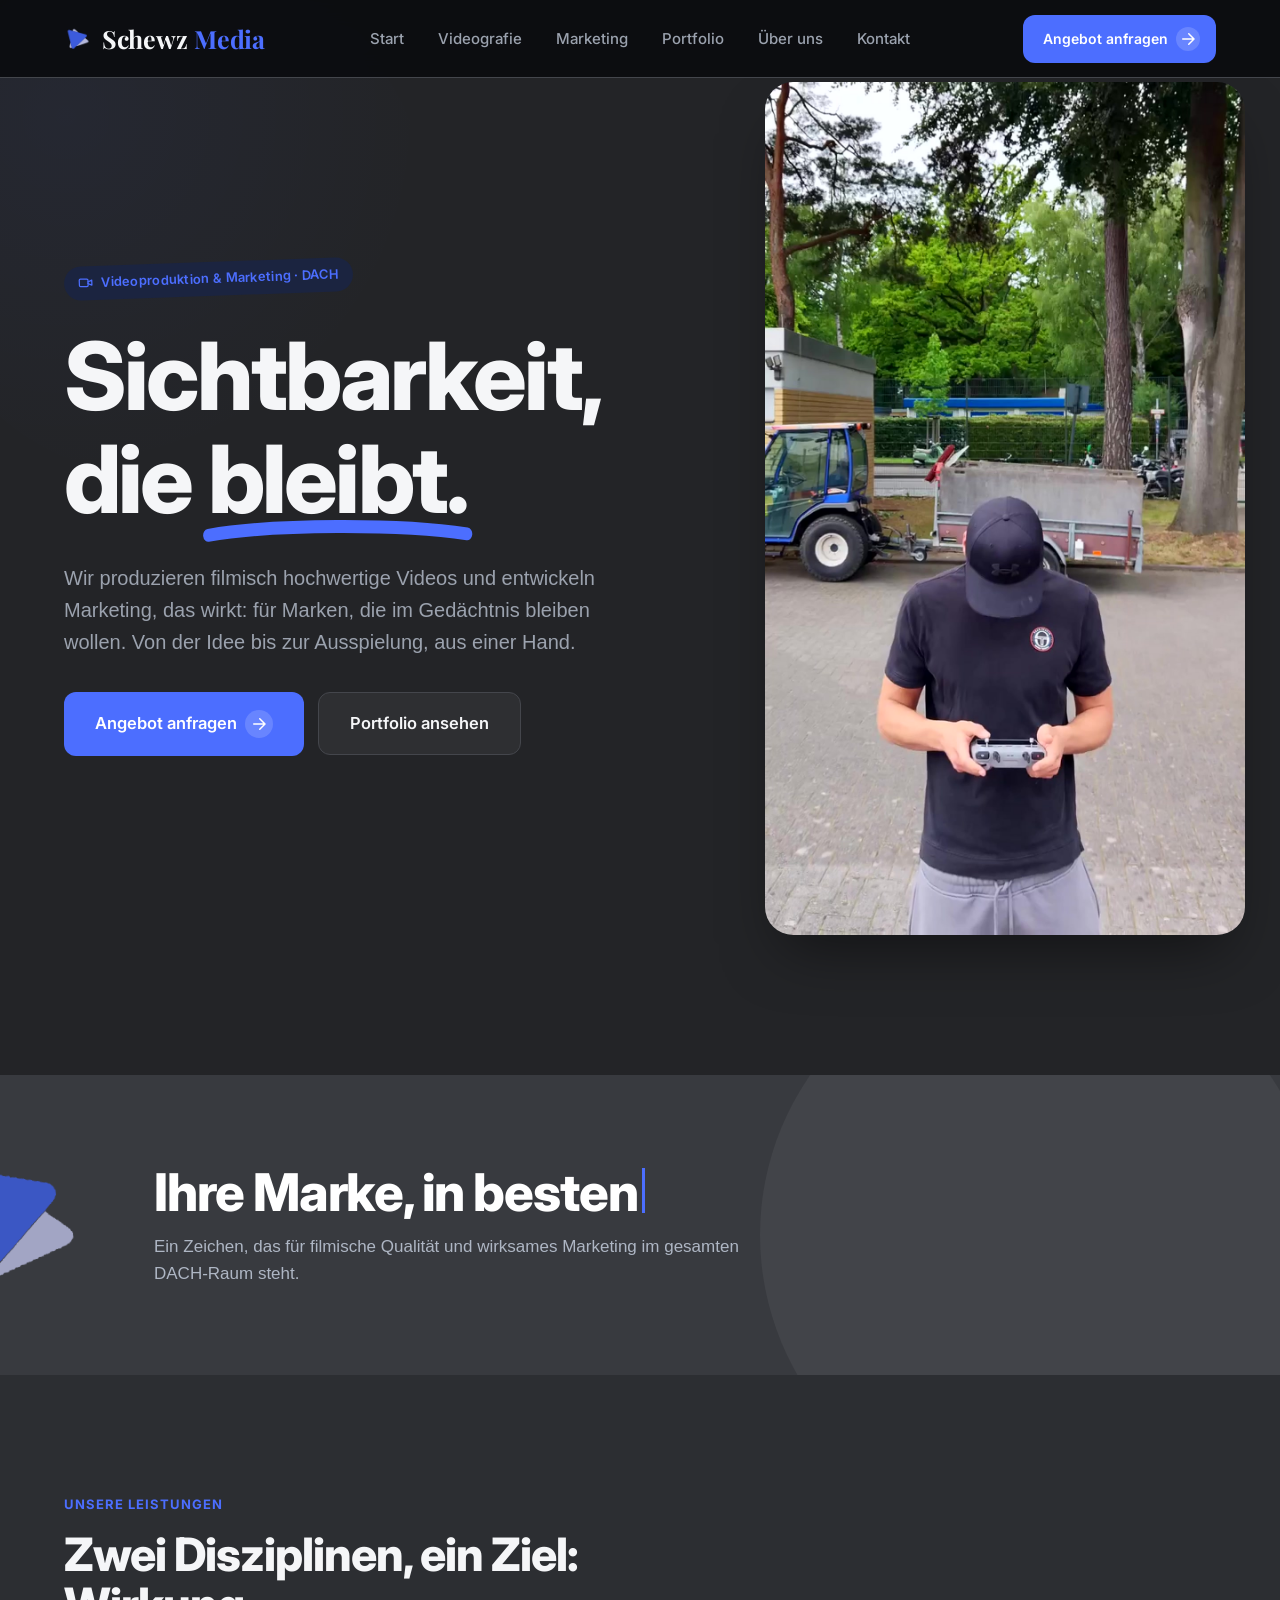
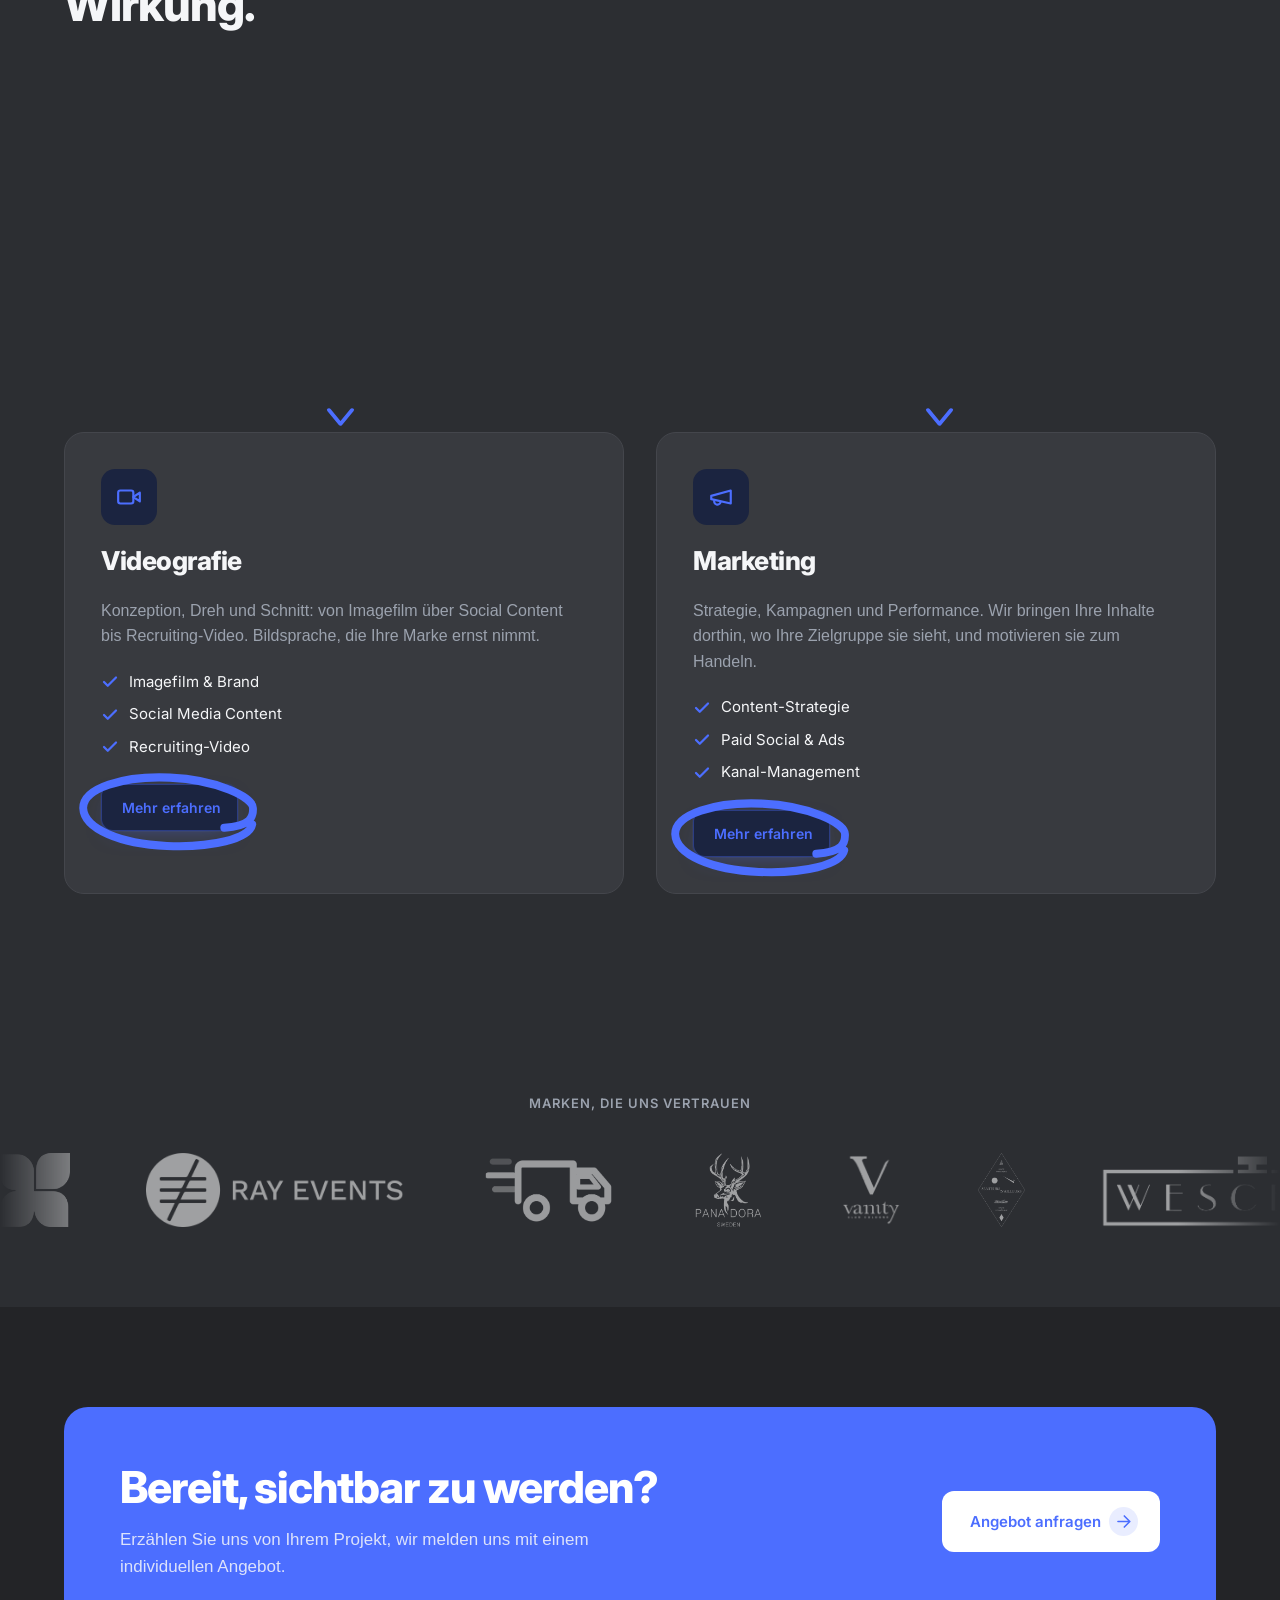
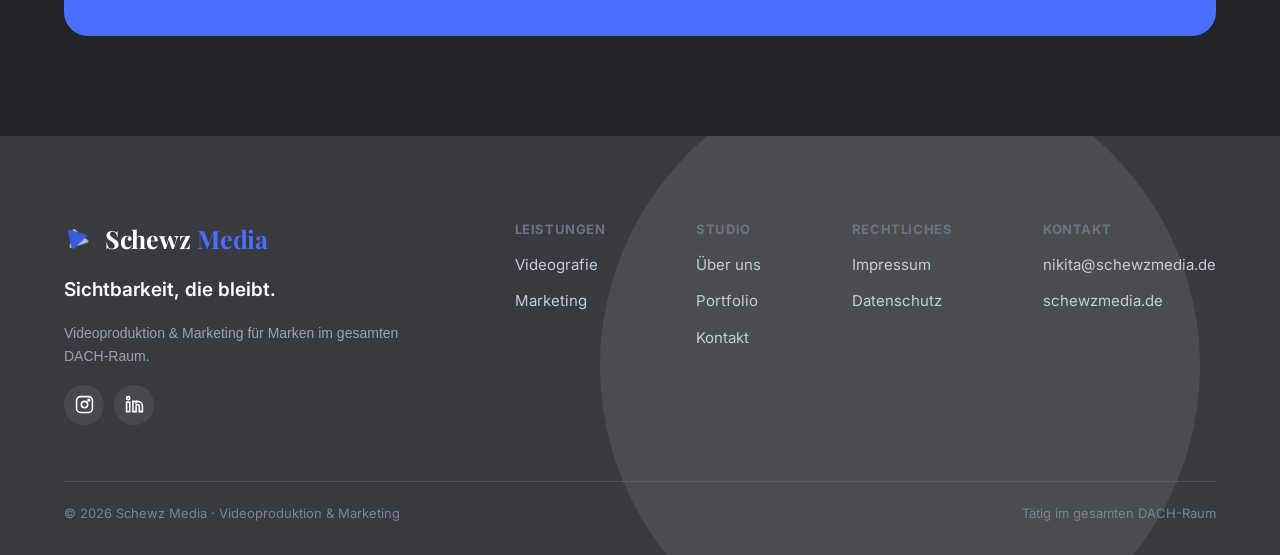
==== commit f46ae48c: "Marken-Marquee: Scroll-Fade-in entfernt (verursachte kurzzeitig leere/wirkende Sektion beim schnelle" ====
--- a/index.html
+++ b/index.html
@@ -150,7 +150,7 @@
 </section>
 
 <!-- CLIENT TRUST STRIP (marquee) -->
-<section class="client-strip reveal">
+<section class="client-strip">
   <span class="client-label">MARKEN, DIE UNS VERTRAUEN</span>
   <div class="client-marquee">
     <div class="client-track">
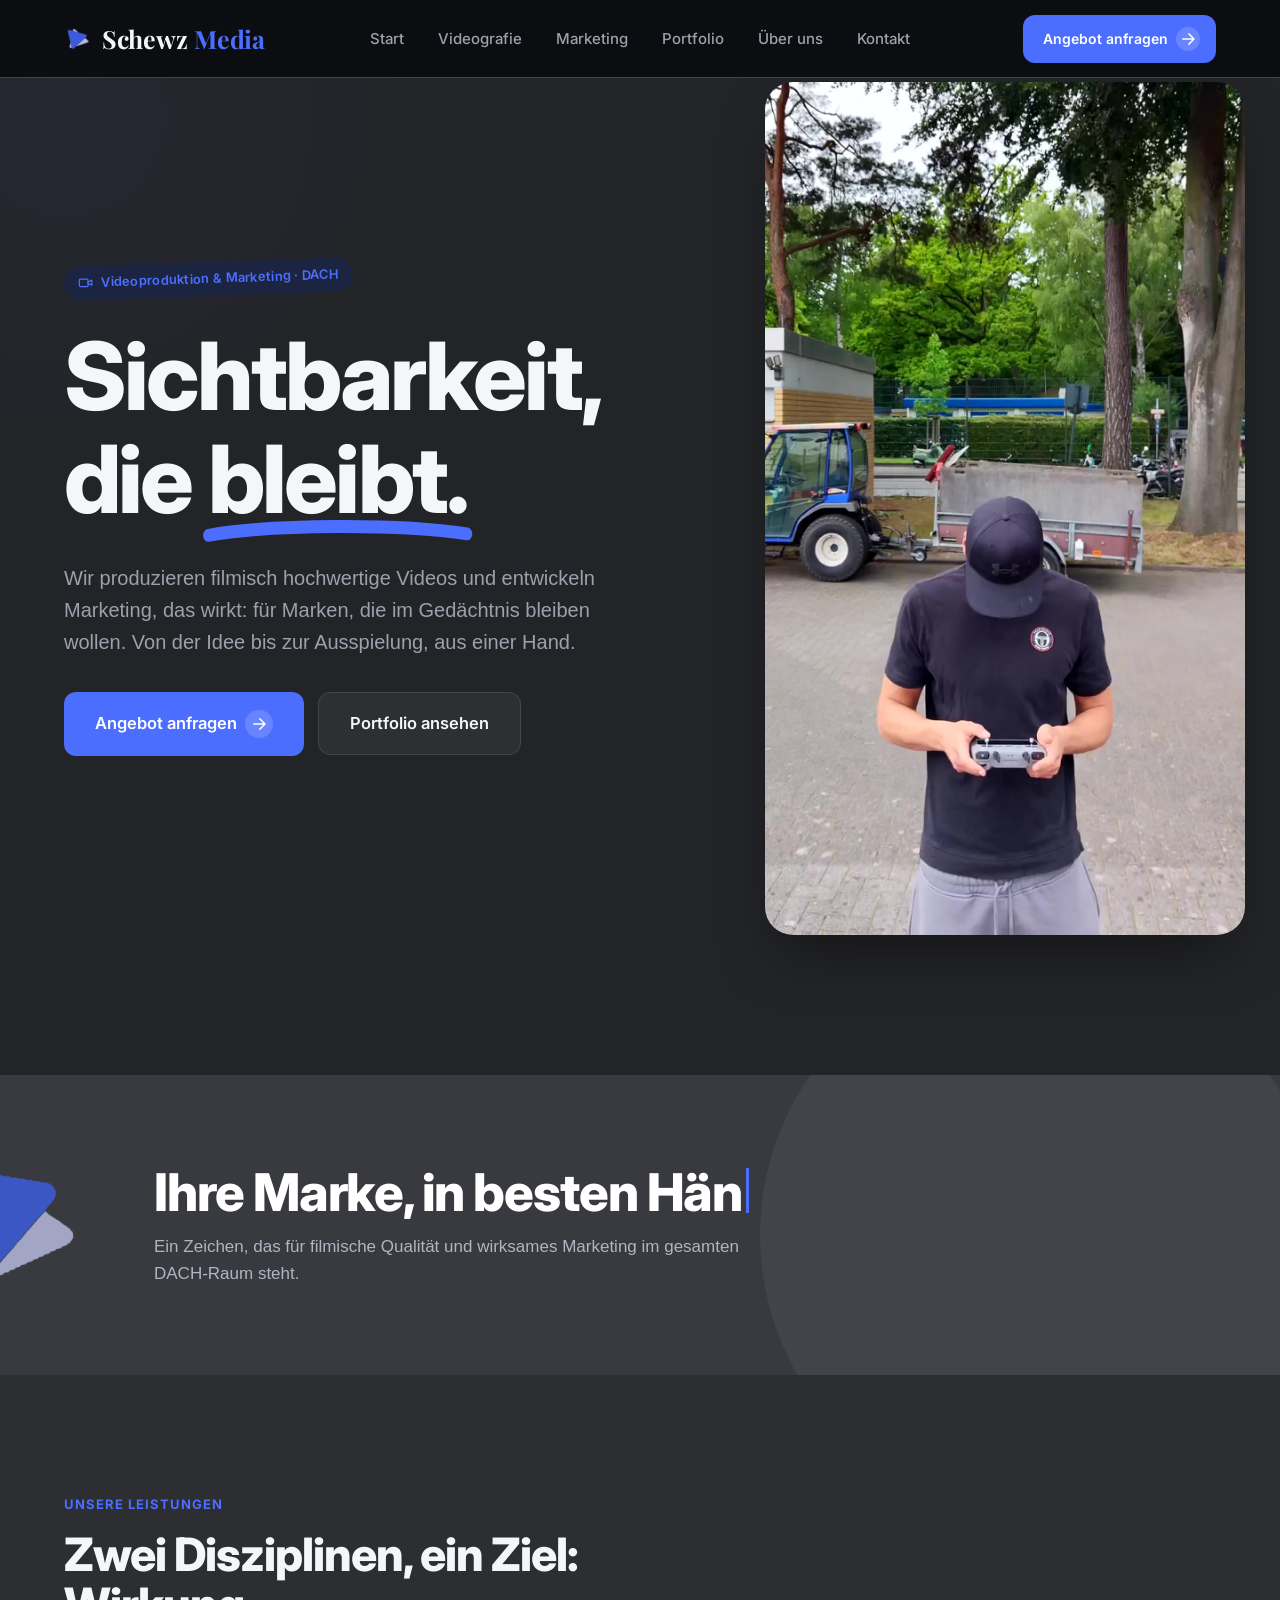
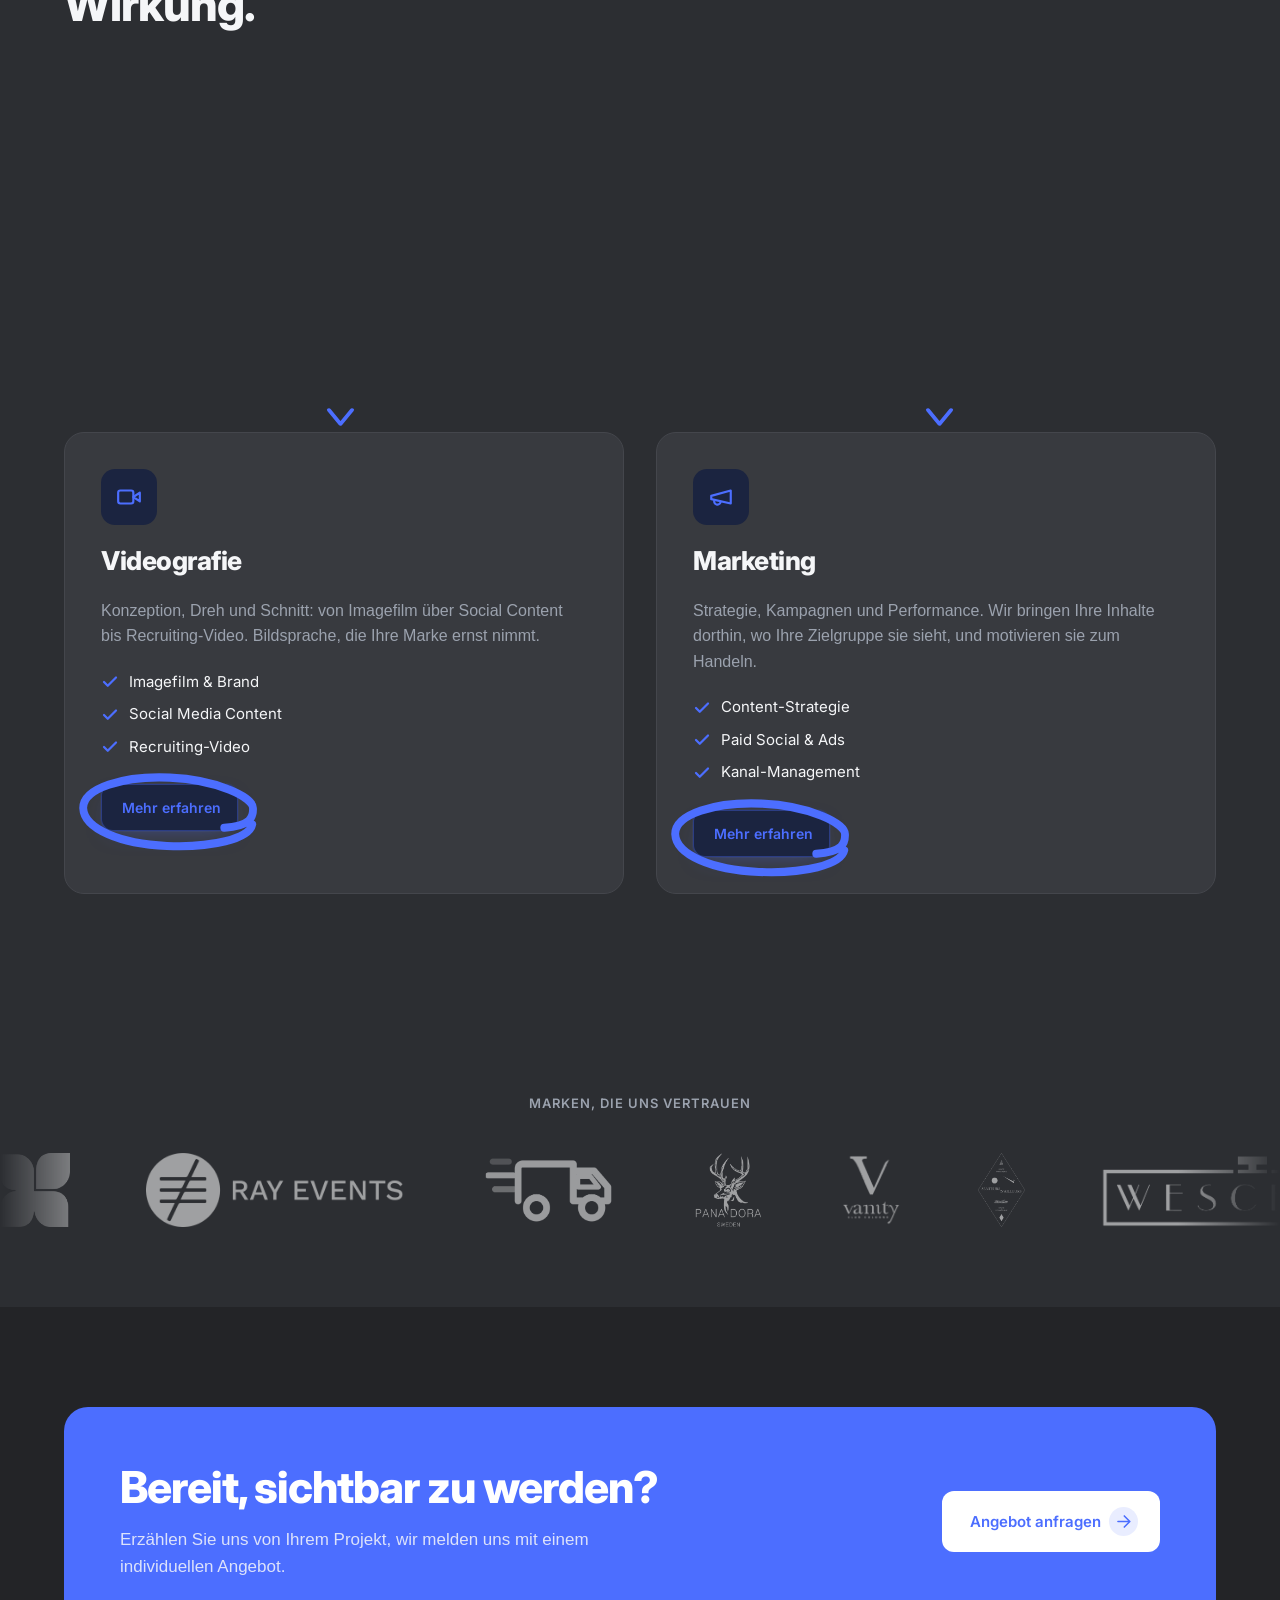
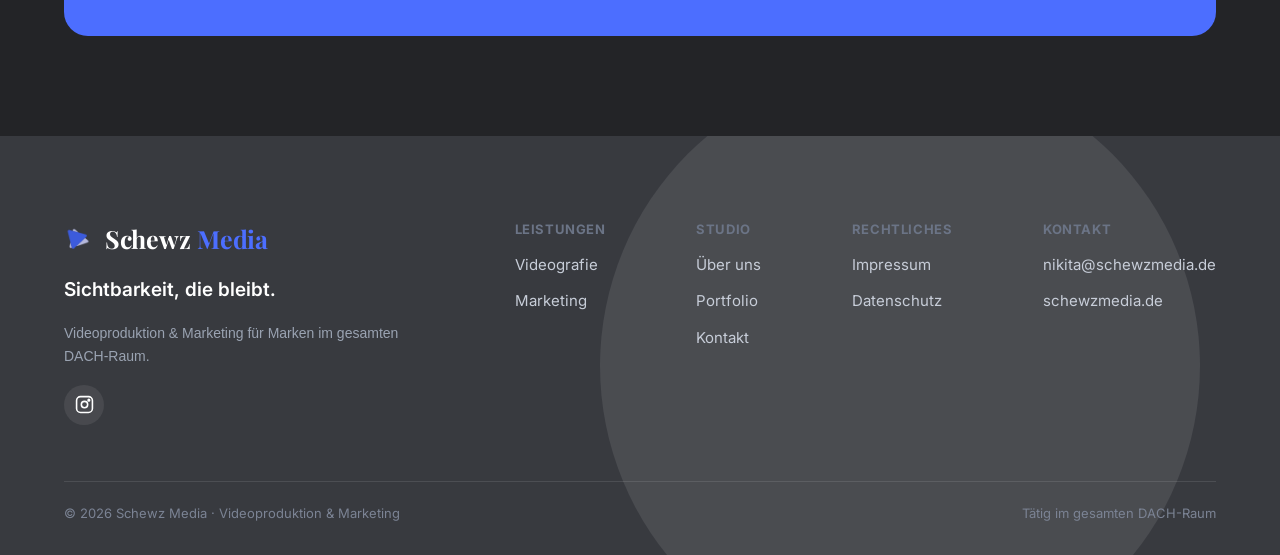
==== commit 45d83b1e: "LinkedIn-Links site-weit entfernt; Impressum: Platzhalter-Hinweise entfernt/ausgefuellt, Diensteanbi" ====
--- a/index.html
+++ b/index.html
@@ -209,7 +209,6 @@
       <p class="footer-desc">Videoproduktion &amp; Marketing für Marken im gesamten DACH-Raum.</p>
       <div class="socials">
         <a href="https://www.instagram.com/schewzmedia?igsh=MWZqdXd3bW80emxpZA==&igsi=MWZqdXd3bW80emxpZA==" target="_blank" rel="noopener noreferrer" aria-label="Instagram"><svg width="19" height="19" viewBox="0 0 24 24" fill="none" stroke="currentColor" stroke-width="2"><rect x="2" y="2" width="20" height="20" rx="5"/><circle cx="12" cy="12" r="4"/><circle cx="17.5" cy="6.5" r="1"/></svg></a>
-        <a href="#" aria-label="LinkedIn"><svg width="19" height="19" viewBox="0 0 24 24" fill="none" stroke="currentColor" stroke-width="2"><path d="M16 8a6 6 0 0 1 6 6v7h-4v-7a2 2 0 0 0-4 0v7h-4V8h4v1.5A5 5 0 0 1 16 8Z"/><rect x="2" y="9" width="4" height="12"/><circle cx="4" cy="4" r="2"/></svg></a>
       </div>
     </div>
     <div class="footer-col">
--- a/css/style.css
+++ b/css/style.css
@@ -524,7 +524,7 @@
 }
 .team-card:hover{transform:translateY(-6px);border-color:#5b5f68;}
 .team-photo{width:100%;aspect-ratio:4/3;object-fit:cover;display:block;background:var(--surface-2);}
-.team-photo[src*="christina-schewz"]{object-position:38% 68%;}
+.team-photo[src*="christina-schewz"]{object-position:50% 45.5%;}
 .team-photo.placeholder{display:flex;align-items:center;justify-content:center;color:var(--ink-soft);}
 .team-info{padding:22px 24px 26px;}
 .team-info h4{font-size:19px;letter-spacing:-.3px;color:var(--ink);}
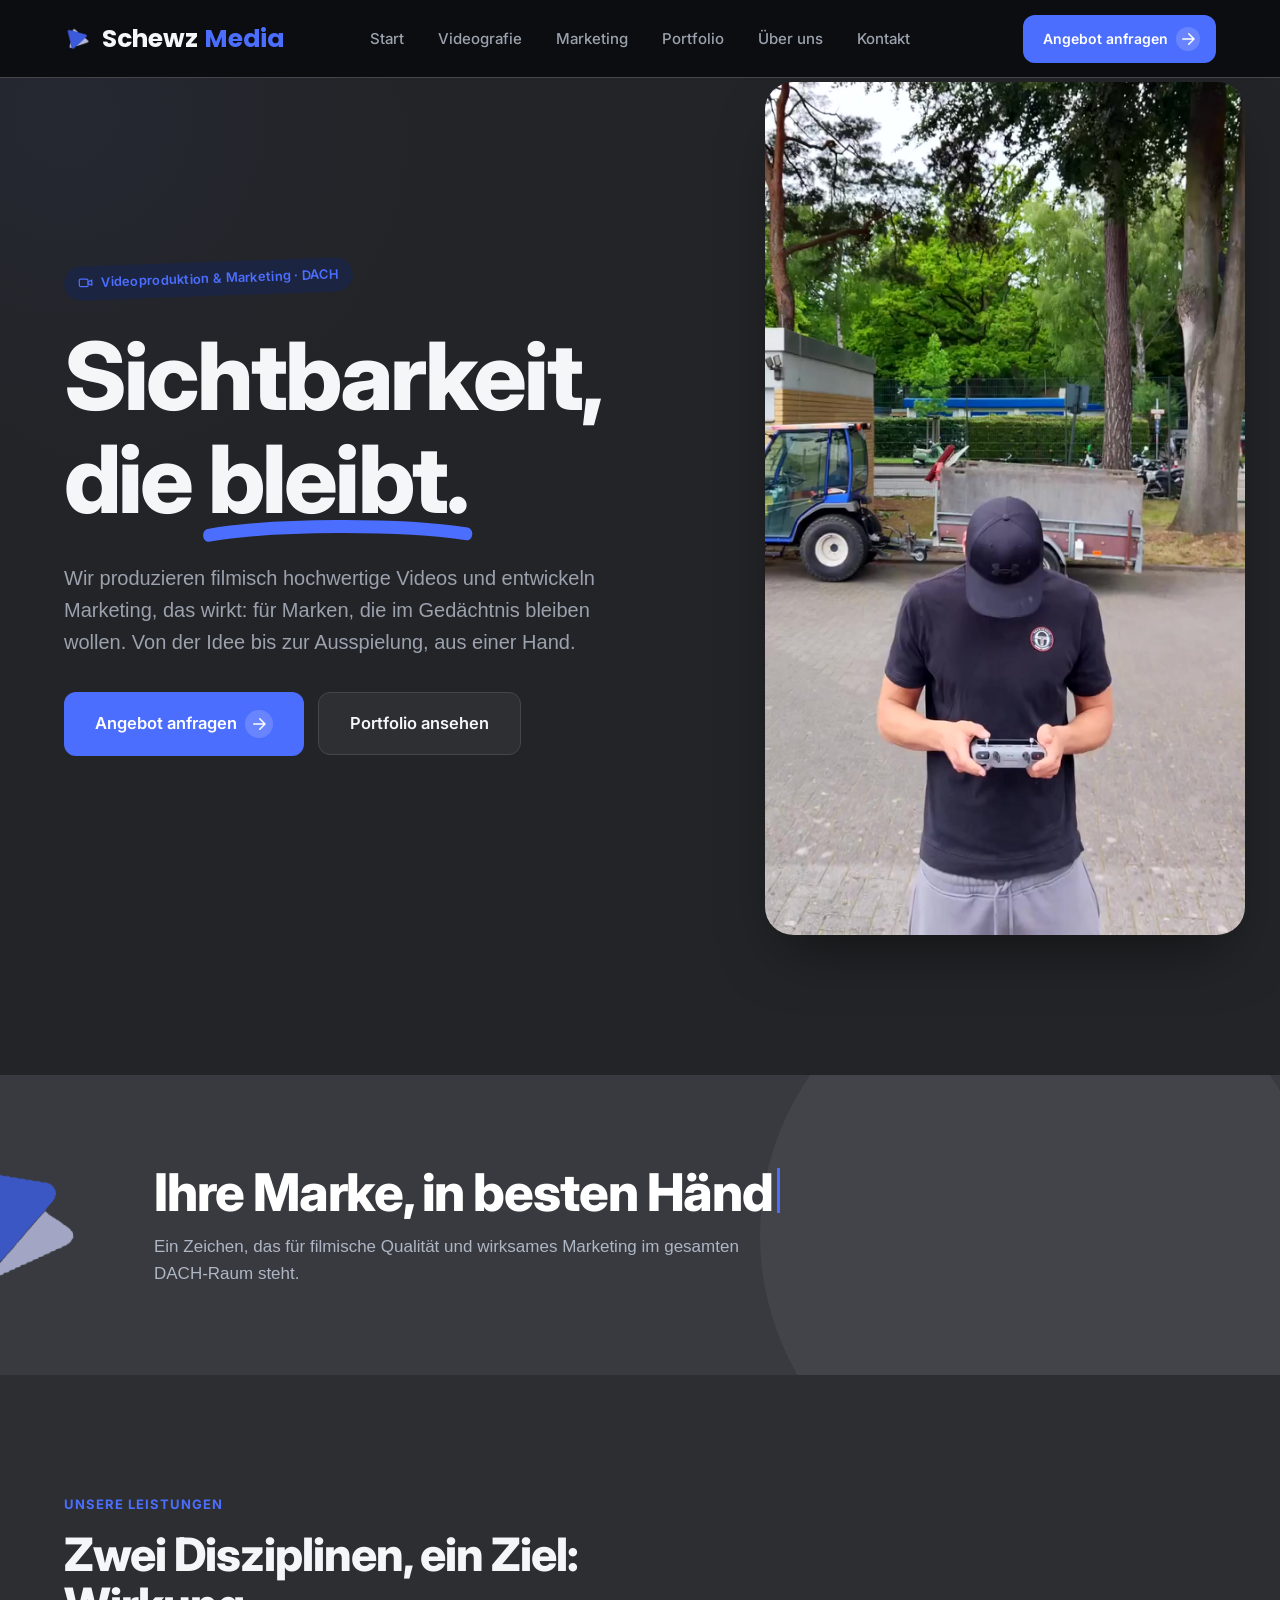
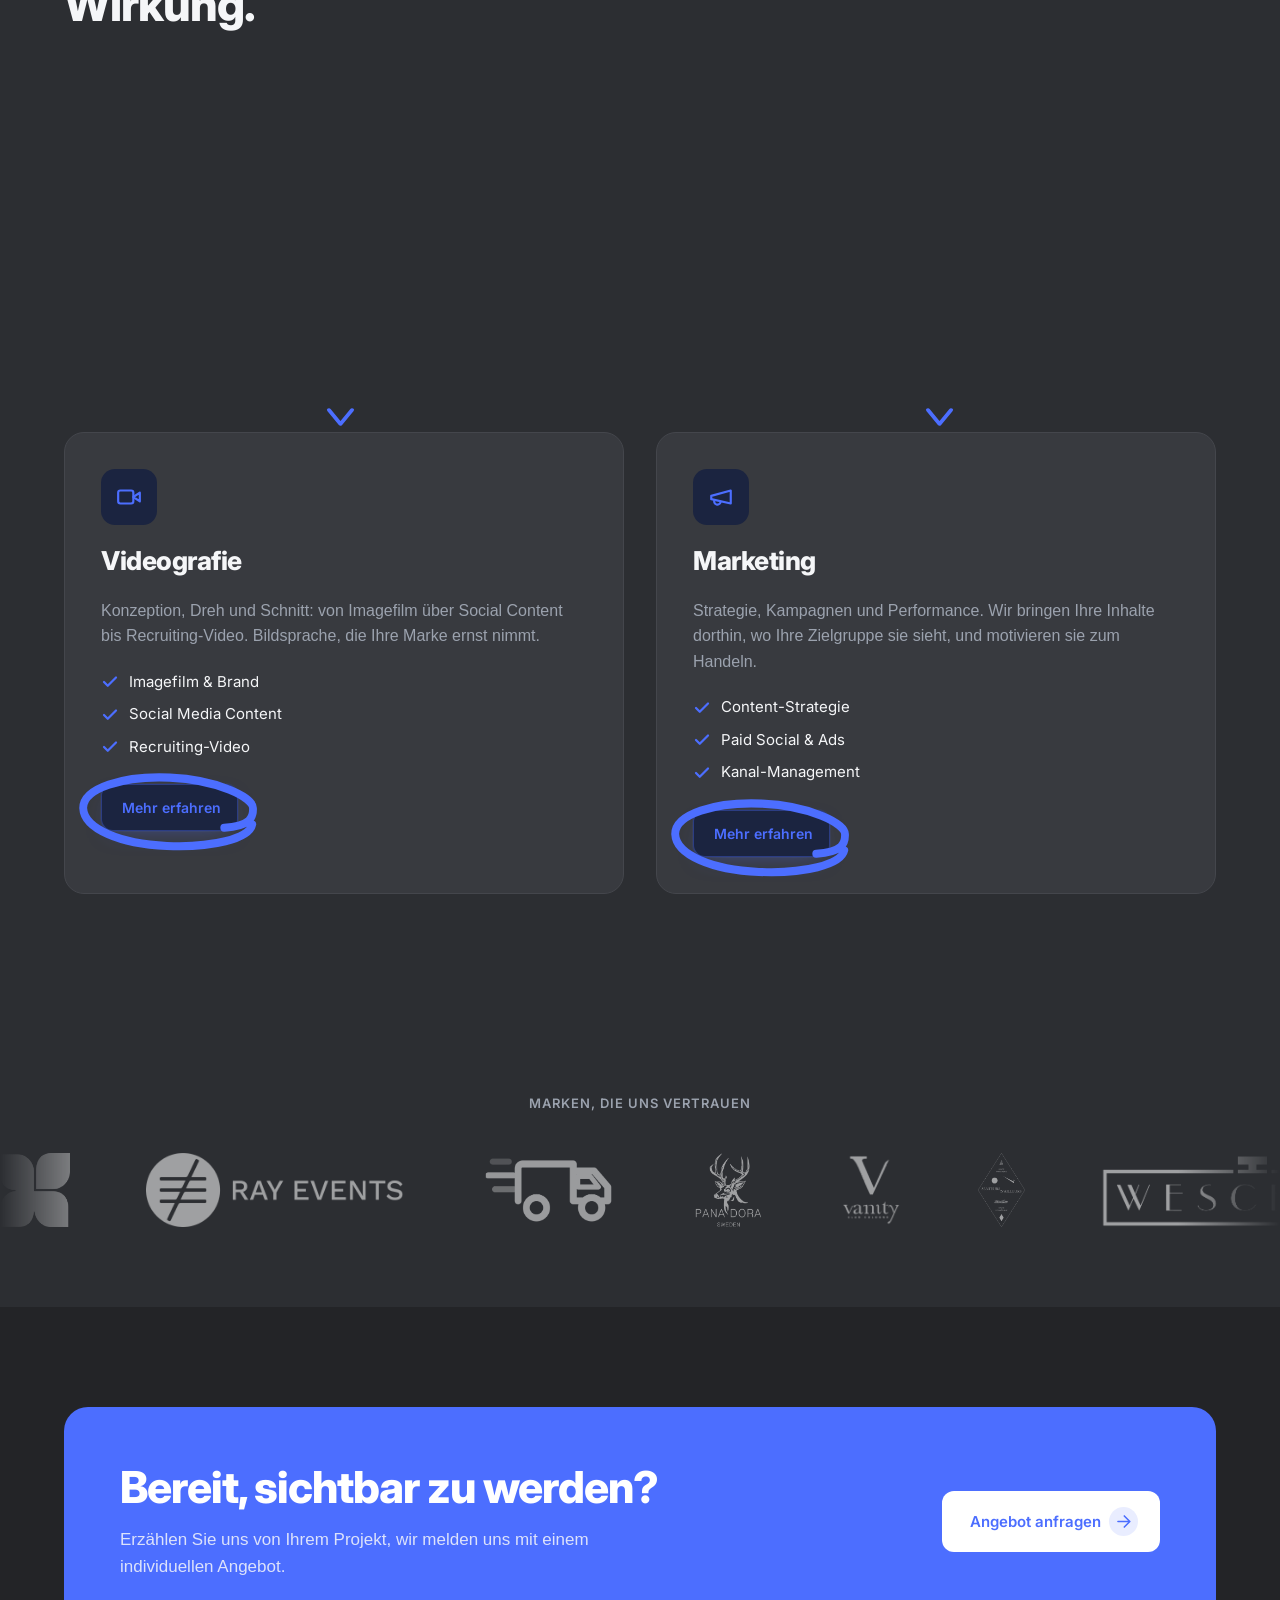
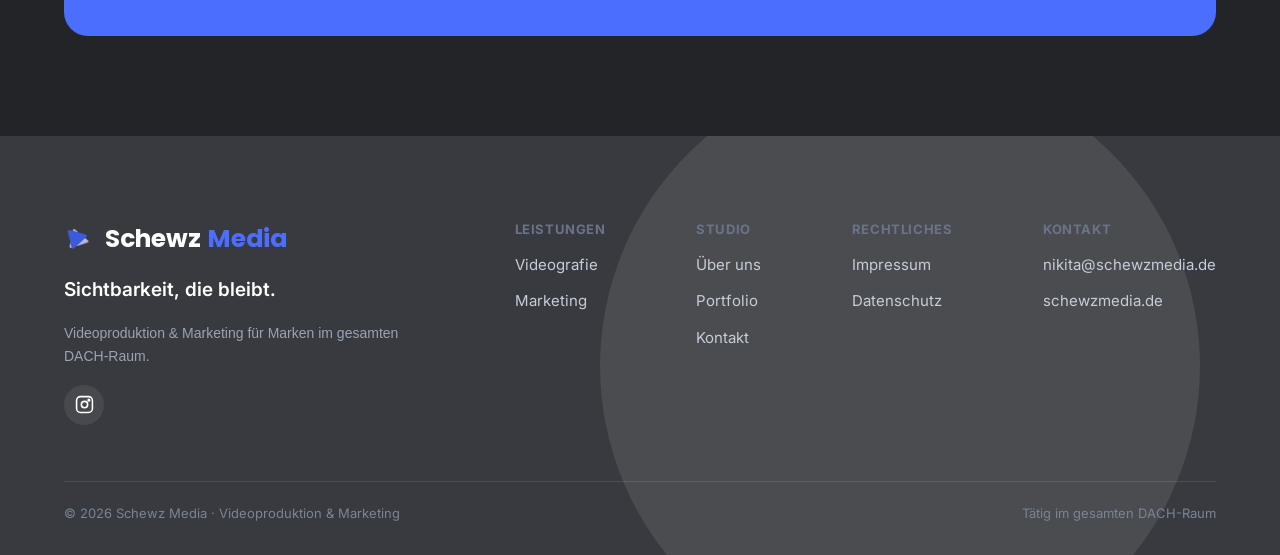
==== commit 7b19c86a: "Logo-Schriftart auf Poppins Bold umgestellt" ====
--- a/index.html
+++ b/index.html
@@ -7,7 +7,7 @@
 <meta name="description" content="Videoproduktion & Marketing für Marken im gesamten DACH-Raum.">
 <link rel="preconnect" href="https://fonts.googleapis.com">
 <link rel="preconnect" href="https://fonts.gstatic.com" crossorigin>
-<link href="https://fonts.googleapis.com/css2?family=Inter:wght@400;500;600;700;800&family=Abhaya+Libre:wght@400;500;600;700&family=Montserrat:wght@700;800;900&family=Playfair+Display:ital,wght@0,700;0,800;1,700&display=swap" rel="stylesheet">
+<link href="https://fonts.googleapis.com/css2?family=Inter:wght@400;500;600;700;800&family=Abhaya+Libre:wght@400;500;600;700&family=Montserrat:wght@700;800;900&family=Playfair+Display:ital,wght@0,700;0,800;1,700&family=Poppins:wght@700;800&display=swap" rel="stylesheet">
 <meta property="og:type" content="website">
 <meta property="og:site_name" content="Schewz Media">
 <meta property="og:title" content="Schewz Media — Sichtbarkeit, die bleibt.">
--- a/css/style.css
+++ b/css/style.css
@@ -15,7 +15,7 @@
   --font-head:'Inter',sans-serif;
   --font-body:'Inter',sans-serif;
   --font-serif:Arial,sans-serif;
-  --font-logo:'Playfair Display',serif;
+  --font-logo:'Poppins',sans-serif;
   --container:1440px;
 }
 
@@ -355,6 +355,10 @@
   .cta-text h2{font-size:26px;}
 }
 
+/* Zaehler-Zahl in Headlines: feste Breite, damit umgebender Text (z.B. bei
+   text-align:right) waehrend der Hochzaehl-Animation nicht mitwandert */
+.headline-count{display:inline-block;min-width:1.9em;text-align:left;}
+
 /* ================================================================
    SUB-PAGE HERO (Videografie / Marketing / Über uns)
    ================================================================ */
